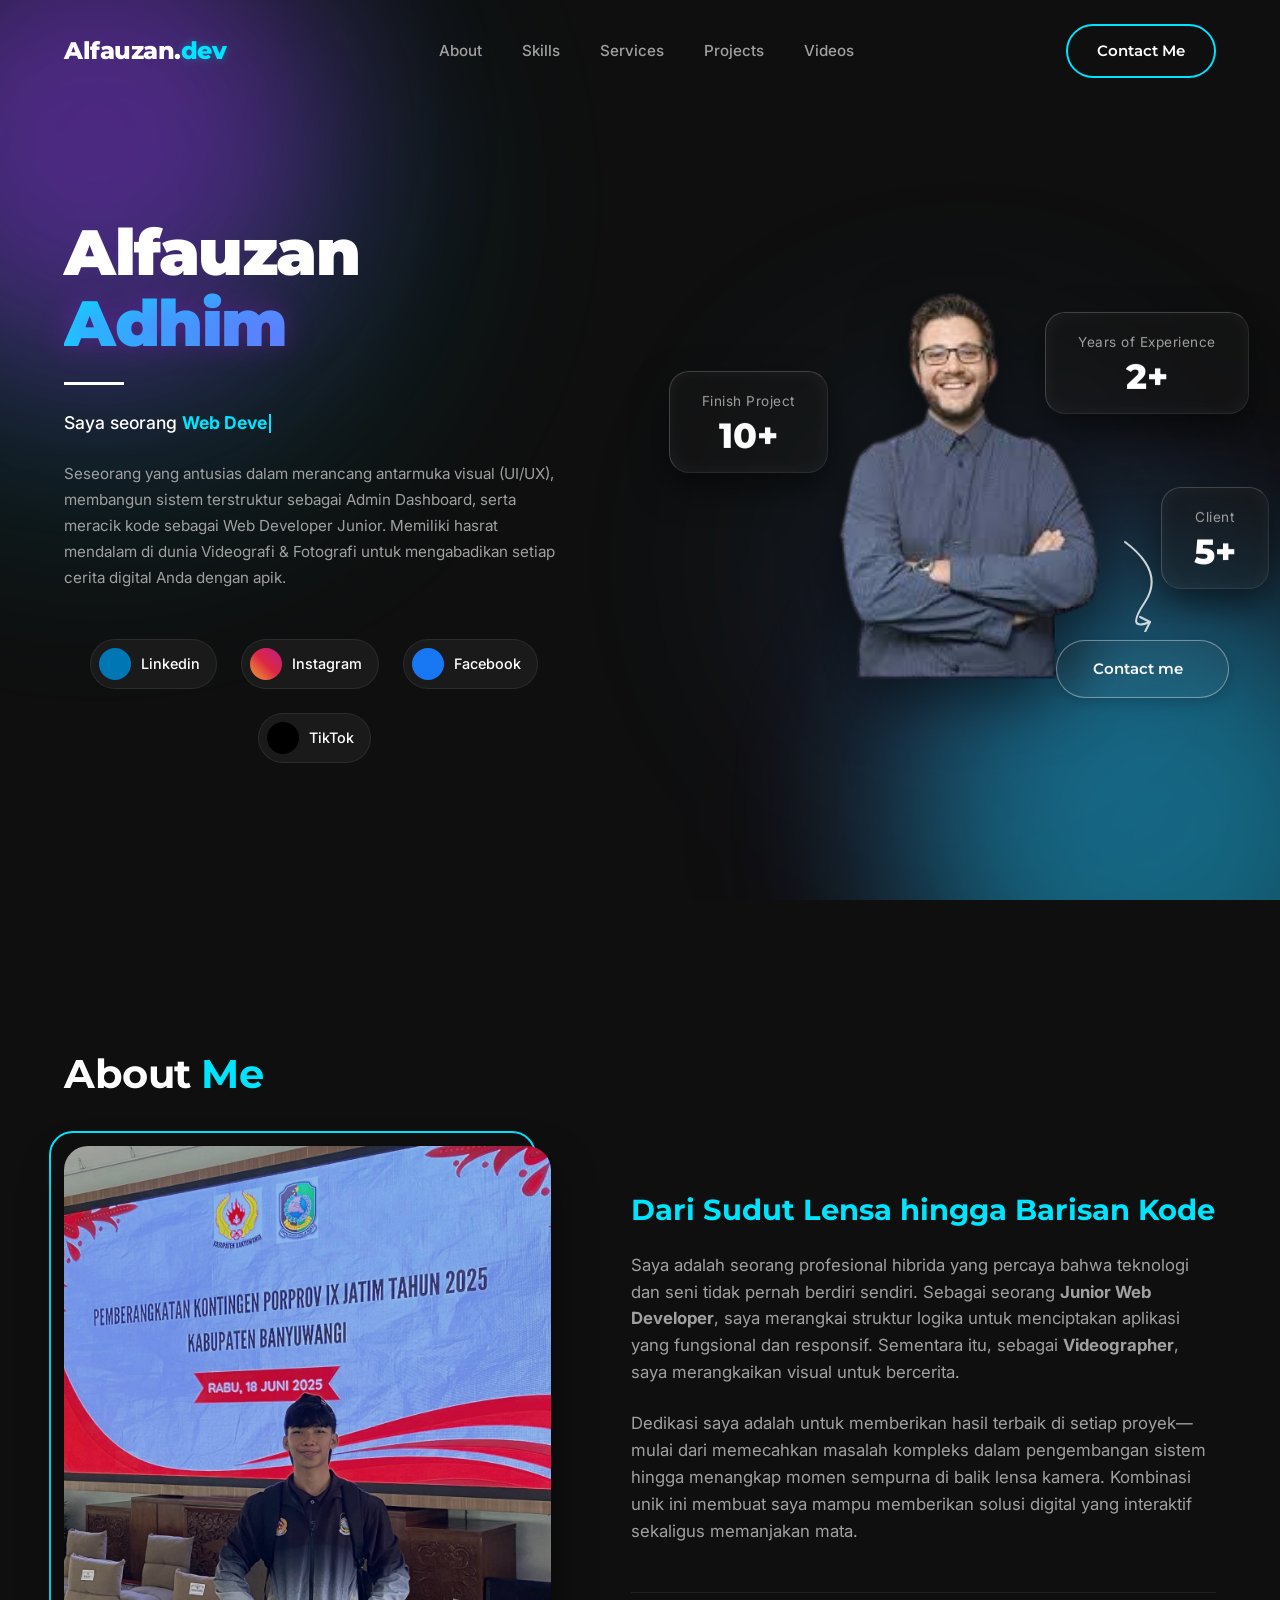
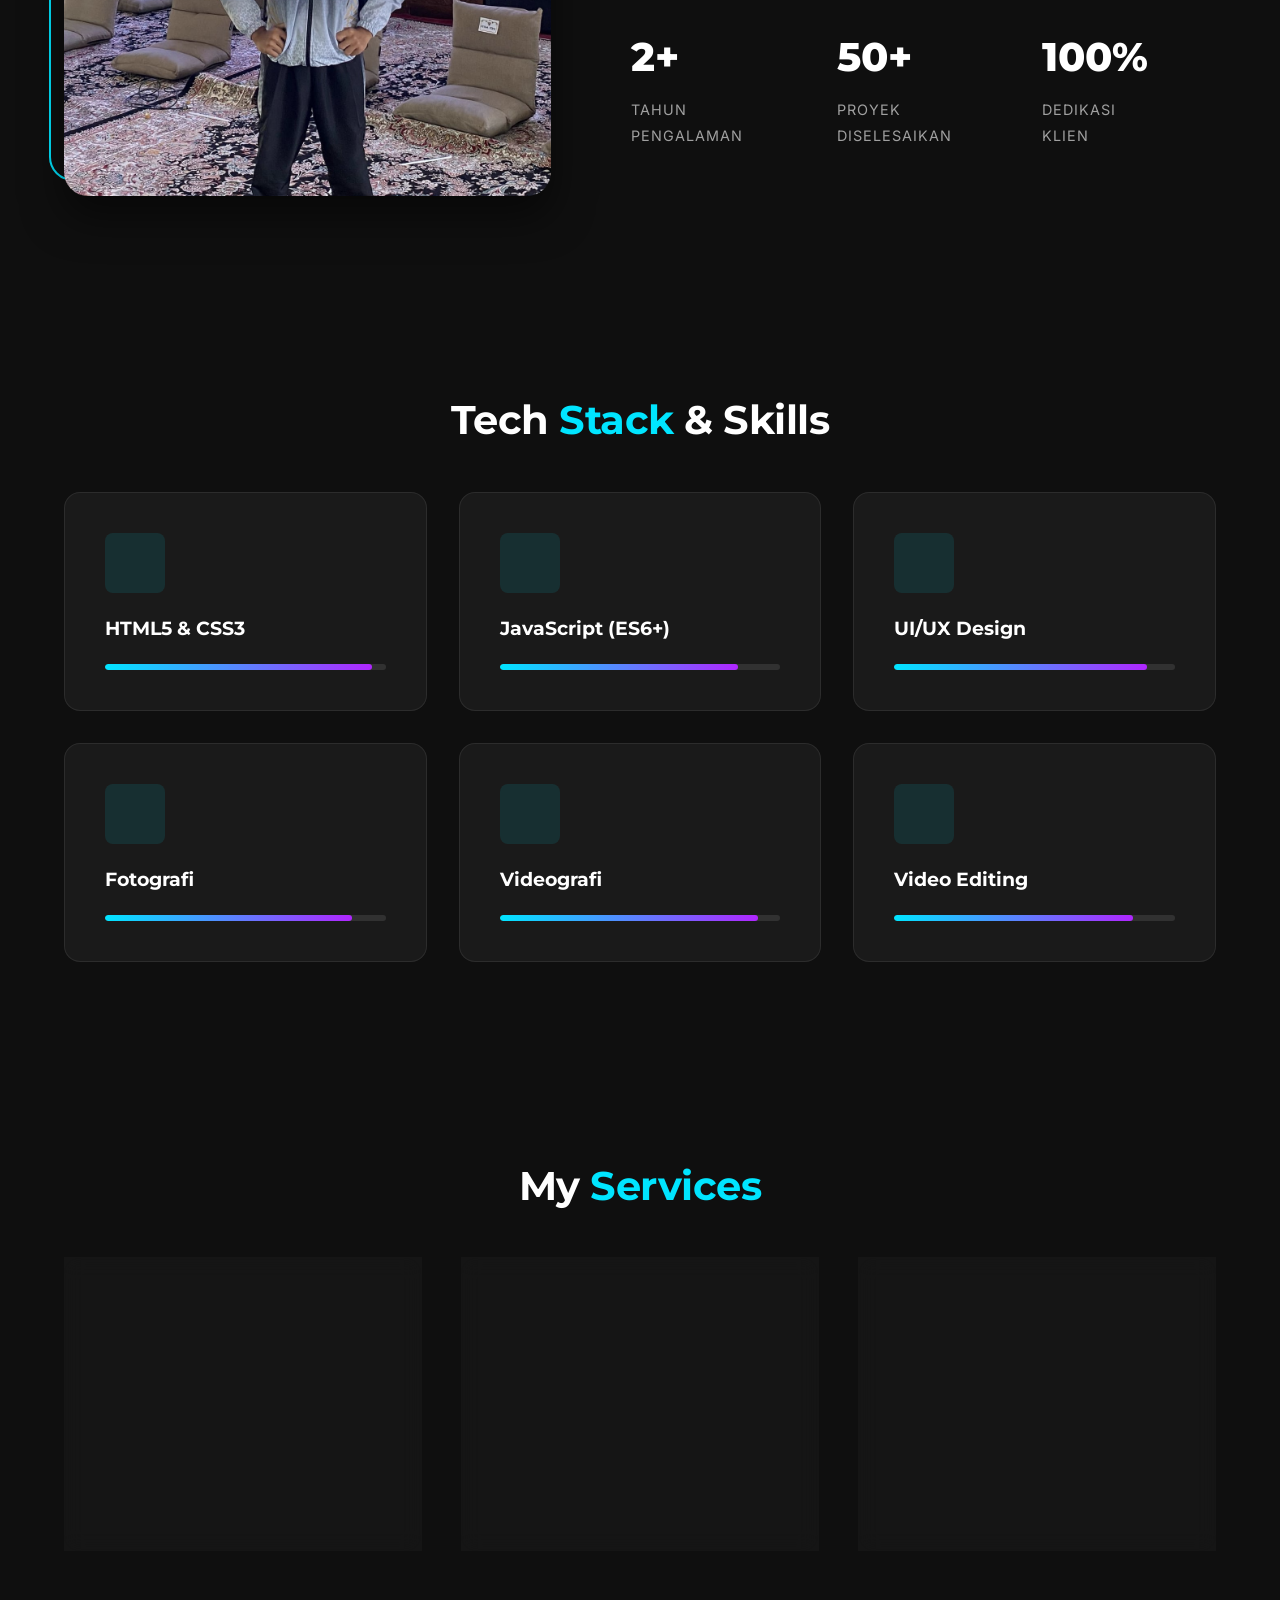
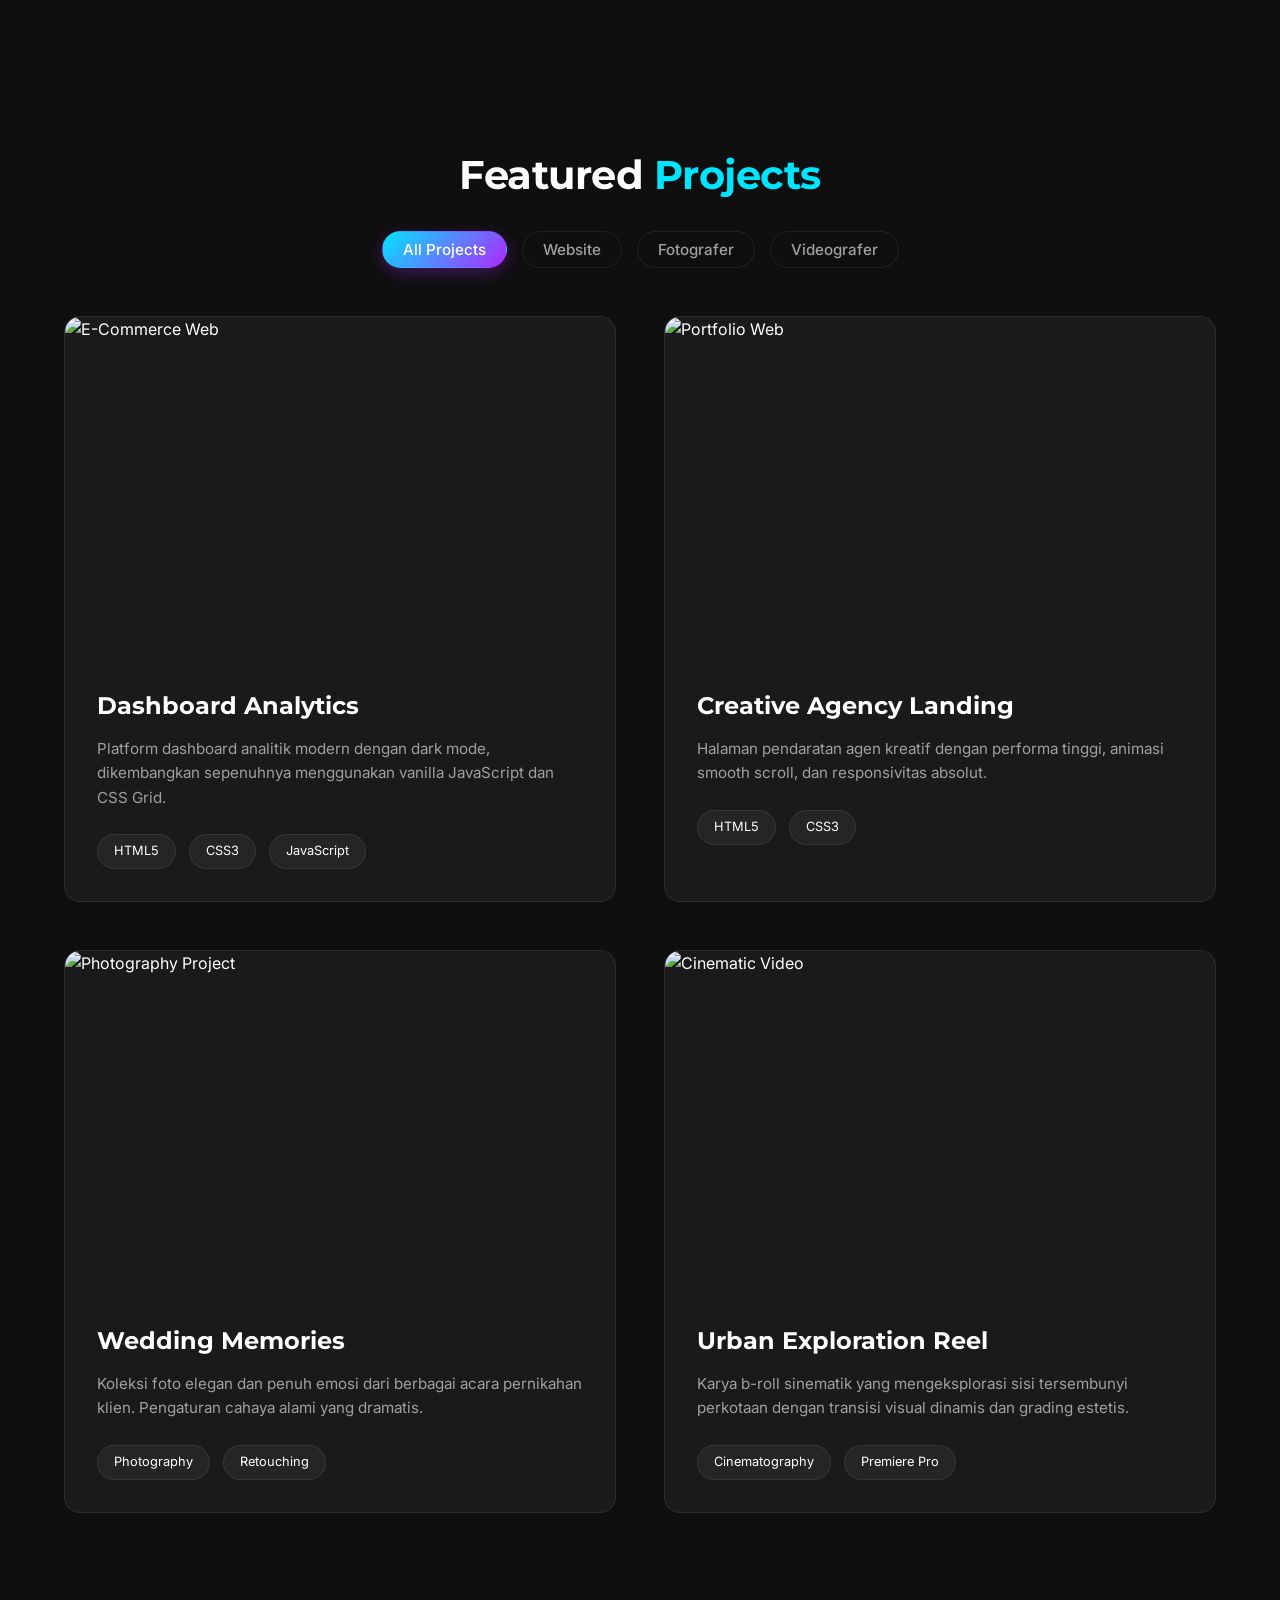
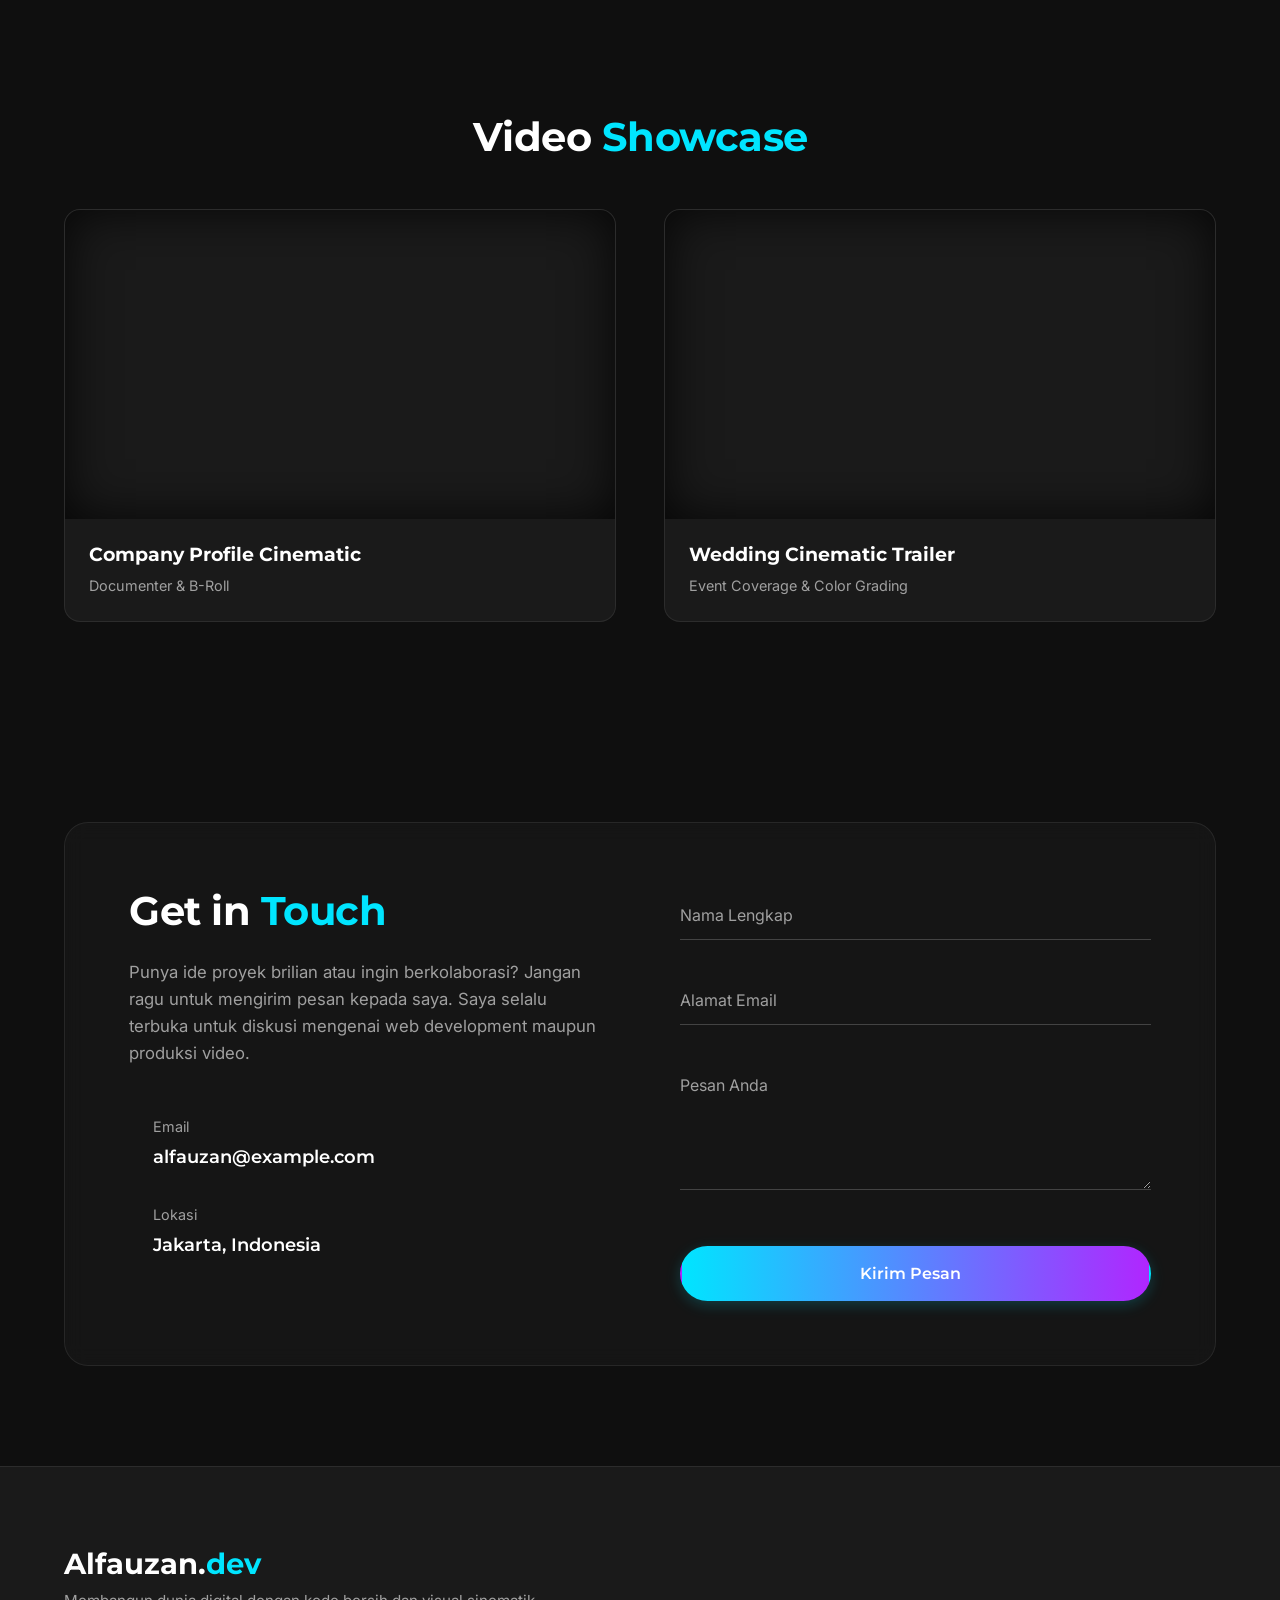
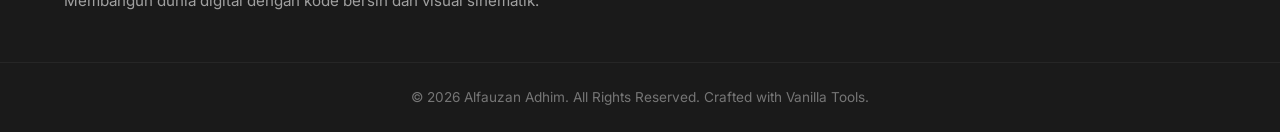
==== index.html @ 3a15a533 "Initial commit: Struktur Portofolio Modular" ====
<!DOCTYPE html>
<html lang="id">
<head>
    <meta charset="UTF-8">
    <meta name="viewport" content="width=device-width, initial-scale=1.0">
    <title>Alfauzan Adhim | Junior Web Developer & Videographer</title>
    
    <!-- Google Fonts: Inter untuk teks, Montserrat untuk Heading -->
    <link rel="preconnect" href="https://fonts.googleapis.com">
    <link rel="preconnect" href="https://fonts.gstatic.com" crossorigin>
    <link href="https://fonts.googleapis.com/css2?family=Inter:wght@300;400;500;600&family=Montserrat:wght@600;700;800;900&display=swap" rel="stylesheet">
    
    <!-- Phosphor Icons: Ikon premium & elegan -->
    <script src="https://unpkg.com/@phosphor-icons/web"></script>
    
    <!-- Custom CSS -->
    <link rel="stylesheet" href="style.css">
</head>
<body>

    <!-- Animasi Background Cinematic -->
    <div class="cinematic-bg">
        <div class="orb orb-1"></div>
        <div class="orb orb-2"></div>
        <div class="orb orb-3"></div>
    </div>

    <!-- Tombol Back to Top -->
    <button id="backToTop" class="back-to-top" aria-label="Kembali ke atas">
        <i class="ph-bold ph-arrow-up"></i>
    </button>

    <!-- Navbar -->
    <nav id="navbar" class="navbar">
        <div class="nav-container">
            <a href="#hero" class="logo">Alfauzan.<span>dev</span></a>
            
            <ul class="nav-links">
                <li><a href="#about" class="nav-item">About</a></li>
                <li><a href="#skills" class="nav-item">Skills</a></li>
                <li><a href="#services" class="nav-item">Services</a></li>
                <li class="dropdown">
                    <a href="#projects" class="nav-item">Projects <i class="ph-bold ph-caret-down"></i></a>
                    <ul class="dropdown-menu">
                        <li><a href="#projects" class="dropdown-item" data-nav-filter="all">All Projects</a></li>
                        <li><a href="#projects" class="dropdown-item" data-nav-filter="website">Website</a></li>
                        <li><a href="#projects" class="dropdown-item" data-nav-filter="fotografer">Fotografer</a></li>
                        <li><a href="#projects" class="dropdown-item" data-nav-filter="videografer">Videografer</a></li>
                    </ul>
                </li>
                <li><a href="#video" class="nav-item">Videos</a></li>
            </ul>
            
            <div class="nav-actions">
                <a href="#contact" class="btn btn-outline ripple">Contact Me</a>
                <button class="hamburger" id="hamburger" aria-label="Toggle Menu">
                    <span class="bar"></span>
                    <span class="bar"></span>
                    <span class="bar"></span>
                </button>
            </div>
        </div>
    </nav>

    <!-- Mobile Menu -->
    <div class="mobile-menu" id="mobileMenu">
        <div class="mobile-links">
            <a href="#hero">Home</a>
            <a href="#about">About</a>
            <a href="#skills">Skills</a>
            <a href="#services">Services</a>
            <div class="mobile-dropdown">
                <button class="mobile-dropdown-toggle">Projects <i class="ph-bold ph-caret-down"></i></button>
                <div class="mobile-dropdown-menu">
                    <a href="#projects" class="dropdown-item" data-nav-filter="all">All Projects</a>
                    <a href="#projects" class="dropdown-item" data-nav-filter="website">Website</a>
                    <a href="#projects" class="dropdown-item" data-nav-filter="fotografer">Fotografer</a>
                    <a href="#projects" class="dropdown-item" data-nav-filter="videografer">Videografer</a>
                </div>
            </div>
            <a href="#video">Videos</a>
            <a href="#contact" class="btn btn-primary ripple text-center" style="margin-top: 1rem;">Contact Me</a>
        </div>
    </div>

    <!-- Hero Section -->
    <div data-include="section/hero.html"></div>

    <!-- About Section -->
    <div data-include="section/about.html"></div>

    <!-- Skills Section -->
    <div data-include="section/skills.html"></div>

    <!-- Services Section -->
    <div data-include="section/services.html"></div>

    <!-- Projects Section -->
    <div data-include="section/projects.html"></div>

    <!-- Video Portfolio Section -->
    <div data-include="section/video.html"></div>

    <!-- Contact Section -->
    <div data-include="section/contact.html"></div>

    <!-- Footer -->
    <footer class="footer">
        <div class="container footer-content">
            <div class="footer-brand">
                <h3>Alfauzan.<span>dev</span></h3>
                <p>Membangun dunia digital dengan kode bersih dan visual sinematik.</p>
            </div>
            
            <div class="footer-social">
                <a href="#" class="social-link" aria-label="Instagram"><i class="ph-fill ph-instagram-logo"></i></a>
                <a href="#" class="social-link" aria-label="LinkedIn"><i class="ph-fill ph-linkedin-logo"></i></a>
                <a href="#" class="social-link" aria-label="GitHub"><i class="ph-fill ph-github-logo"></i></a>
                <a href="#" class="social-link" aria-label="YouTube"><i class="ph-fill ph-youtube-logo"></i></a>
            </div>
        </div>
        <div class="footer-bottom">
            <p>&copy; 2026 Alfauzan Adhim. All Rights Reserved. Crafted with Vanilla Tools.</p>
        </div>
    </footer>

    <!-- Custom Script -->
    <script src="script.js"></script>
</body>
</html>
---- style.css ----
/* =========================================================================
   Variables & Reset
   ========================================================================= */
:root {
    --bg-dark: #0f0f0f;
    --bg-surface: #1a1a1a;
    --bg-glass: rgba(26, 26, 26, 0.6);
    --border-glass: rgba(255, 255, 255, 0.08);
    --accent-blue: #00e5ff;
    --accent-purple: #b026ff;
    --text-primary: #ffffff;
    --text-muted: #a0a0a0;
    --font-heading: 'Montserrat', sans-serif;
    --font-body: 'Inter', sans-serif;
    --transition-fast: 0.3s ease;
    --transition-smooth: 0.5s cubic-bezier(0.4, 0, 0.2, 1);
    --radius-sm: 8px;
    --radius-md: 16px;
    --radius-lg: 24px;
    --glow-blue: 0 0 20px rgba(0, 229, 255, 0.4);
    --glow-purple: 0 0 20px rgba(176, 38, 255, 0.4);
}

* {
    margin: 0;
    padding: 0;
    box-sizing: border-box;
}

html {
    scroll-behavior: smooth;
    font-size: 16px;
}

body {
    font-family: var(--font-body);
    background-color: var(--bg-dark);
    color: var(--text-primary);
    line-height: 1.6;
    overflow-x: hidden;
}

h1, h2, h3, h4, h5, h6 {
    font-family: var(--font-heading);
    color: var(--text-primary);
    line-height: 1.2;
}

a {
    text-decoration: none;
    color: inherit;
}

ul {
    list-style: none;
}

/* =========================================================================
   Typography & Utility Classes
   ========================================================================= */
.section {
    padding: clamp(60px, 10vw, 100px) 0;
    position: relative;
    z-index: 2;
}

.container {
    width: 90%;
    max-width: 1200px;
    margin: 0 auto;
}

.text-center {
    text-align: center;
}

.margin-top {
    margin-top: 50px;
}

.section-heading {
    font-size: clamp(2rem, 5vw, 2.5rem);
    margin-bottom: 3rem;
    letter-spacing: -0.5px;
}

.section-heading span {
    color: var(--accent-blue);
    position: relative;
}

/* Base button styles */
.btn {
    display: inline-flex;
    align-items: center;
    justify-content: center;
    padding: 0.8rem 1.8rem;
    font-family: var(--font-heading);
    font-weight: 600;
    font-size: 0.95rem;
    border-radius: 50px;
    cursor: pointer;
    transition: var(--transition-fast);
    border: 2px solid transparent;
    position: relative;
    overflow: hidden;
    z-index: 1;
}

.btn-primary {
    background: linear-gradient(90deg, var(--accent-blue), var(--accent-purple));
    color: #fff;
    box-shadow: 0 4px 15px rgba(0, 229, 255, 0.2);
}
.btn-primary:hover {
    transform: translateY(-2px);
    box-shadow: var(--glow-blue);
}

.btn-secondary {
    background: transparent;
    border-color: var(--text-primary);
    color: var(--text-primary);
}
.btn-secondary:hover {
    background: var(--text-primary);
    color: var(--bg-dark);
    transform: translateY(-2px);
}

.btn-outline {
    background: transparent;
    border-color: var(--accent-blue);
    color: var(--text-primary);
}
.btn-outline:hover {
    background: var(--accent-blue);
    color: var(--bg-dark);
    box-shadow: var(--glow-blue);
}

.btn-icon {
    width: 45px;
    height: 45px;
    border-radius: 50%;
    display: inline-flex;
    align-items: center;
    justify-content: center;
    background: var(--bg-glass);
    backdrop-filter: blur(10px);
    border: 1px solid var(--border-glass);
    color: #fff;
    font-size: 1.2rem;
    transition: var(--transition-fast);
}
.btn-icon:hover {
    background: var(--accent-blue);
    color: var(--bg-dark);
    transform: scale(1.1);
}

/* Ripple Effect */
.ripple {
    position: relative;
}
.ripple-element {
    position: absolute;
    border-radius: 50%;
    transform: scale(0);
    animation: ripple 0.6s linear;
    background: rgba(255, 255, 255, 0.3);
    pointer-events: none;
}
@keyframes ripple {
    to {
        transform: scale(4);
        opacity: 0;
    }
}

/* Cinematic Background Gradient Orbs */
.cinematic-bg {
    position: fixed;
    top: 0;
    left: 0;
    width: 100vw;
    height: 100vh;
    z-index: 0;
    overflow: hidden;
    pointer-events: none;
}
.orb {
    position: absolute;
    border-radius: 50%;
    filter: blur(120px);
    opacity: 0.15;
    animation: float 20s infinite alternate ease-in-out;
}
.orb-1 {
    width: 600px;
    height: 600px;
    background: var(--accent-blue);
    top: -100px;
    left: -200px;
}
.orb-2 {
    width: 500px;
    height: 500px;
    background: var(--accent-purple);
    bottom: -150px;
    right: -100px;
    animation-delay: -5s;
}
.orb-3 {
    width: 400px;
    height: 400px;
    background: #4facfe;
    top: 40%;
    left: 60%;
    opacity: 0.1;
    animation-delay: -10s;
}

@keyframes float {
    0% { transform: translate(0, 0) scale(1); }
    100% { transform: translate(100px, 50px) scale(1.1); }
}

/* =========================================================================
   Navbar & Mobile Menu
   ========================================================================= */
.navbar {
    position: fixed;
    top: 0;
    width: 100%;
    padding: 1.5rem 0;
    z-index: 1000;
    transition: var(--transition-smooth);
}
.navbar.scrolled {
    padding: 1rem 0;
    background: var(--bg-glass);
    backdrop-filter: blur(20px);
    -webkit-backdrop-filter: blur(20px);
    border-bottom: 1px solid var(--border-glass);
}
.nav-container {
    width: 90%;
    max-width: 1200px;
    margin: 0 auto;
    display: flex;
    justify-content: space-between;
    align-items: center;
}
.logo {
    font-family: var(--font-heading);
    font-weight: 800;
    font-size: 1.5rem;
    letter-spacing: -0.5px;
}
.logo span {
    color: var(--accent-blue);
    text-shadow: 0 0 10px rgba(0,229,255,0.3);
}
.nav-links {
    display: flex;
    gap: 2.5rem;
}
.nav-item {
    font-weight: 500;
    color: var(--text-muted);
    font-size: 0.95rem;
    position: relative;
    transition: var(--transition-fast);
}
.nav-item::after {
    content: '';
    position: absolute;
    bottom: -5px;
    left: 0;
    width: 0%;
    height: 2px;
    background: var(--accent-blue);
    transition: var(--transition-fast);
}
.nav-item:hover, .nav-item.active {
    color: var(--text-primary);
}
.nav-item:hover::after, .nav-item.active::after {
    width: 100%;
}

/* Dropdown Menu (Desktop) */
.dropdown {
    position: relative;
    display: flex;
    align-items: center;
}
.dropdown-menu {
    position: absolute;
    top: 100%;
    left: 50%;
    transform: translateX(-50%) translateY(15px);
    background: var(--bg-surface);
    border: 1px solid var(--border-glass);
    border-radius: var(--radius-md);
    padding: 0.5rem;
    min-width: 160px;
    opacity: 0;
    visibility: hidden;
    transition: all 0.3s cubic-bezier(0.175, 0.885, 0.32, 1.275);
    box-shadow: 0 10px 30px rgba(0,0,0,0.5);
    display: flex;
    flex-direction: column;
    z-index: 1000;
}
.dropdown:hover .dropdown-menu {
    opacity: 1;
    visibility: visible;
    transform: translateX(-50%) translateY(0);
}
.dropdown-item {
    padding: 0.8rem 1rem;
    color: var(--text-muted);
    font-size: 0.9rem;
    font-weight: 500;
    border-radius: var(--radius-sm);
    transition: var(--transition-fast);
    display: block;
    text-align: center;
}
.dropdown-item:hover {
    background: rgba(255,255,255,0.05);
    color: var(--accent-blue);
}

.nav-actions {
    display: flex;
    align-items: center;
    gap: 1.5rem;
}

.hamburger {
    display: none;
    flex-direction: column;
    gap: 5px;
    background: none;
    border: none;
    cursor: pointer;
    z-index: 1001;
}
.hamburger .bar {
    width: 25px;
    height: 2px;
    background: var(--text-primary);
    transition: var(--transition-fast);
}
.hamburger.active .bar:nth-child(1) { transform: translateY(7px) rotate(45deg); }
.hamburger.active .bar:nth-child(2) { opacity: 0; }
.hamburger.active .bar:nth-child(3) { transform: translateY(-7px) rotate(-45deg); }

.mobile-menu {
    position: fixed;
    top: 0;
    right: -100%;
    width: 75vw;
    height: 100vh;
    background: var(--bg-dark);
    backdrop-filter: blur(30px);
    z-index: 999;
    display: flex;
    flex-direction: column;
    justify-content: center;
    align-items: center;
    transition: var(--transition-smooth);
    border-left: 1px solid var(--border-glass);
}
.mobile-menu.active {
    right: 0;
}
.mobile-links {
    display: flex;
    flex-direction: column;
    gap: 2rem;
    text-align: center;
}
.mobile-links a {
    font-family: var(--font-heading);
    font-size: 1.5rem;
    font-weight: 600;
    color: var(--text-muted);
}
.mobile-links a:hover {
    color: var(--accent-blue);
}

/* Dropdown Mobile */
.mobile-dropdown {
    display: flex;
    flex-direction: column;
    align-items: center;
    width: 100%;
}
.mobile-dropdown-toggle {
    font-family: var(--font-heading);
    font-size: 1.5rem;
    font-weight: 600;
    color: var(--text-muted);
    background: none;
    border: none;
    cursor: pointer;
    display: flex;
    align-items: center;
    gap: 8px;
    transition: var(--transition-fast);
}
.mobile-dropdown-toggle:hover {
    color: var(--accent-blue);
}
.mobile-dropdown-menu {
    display: none;
    flex-direction: column;
    gap: 1rem;
    margin-top: 1rem;
    padding: 1rem;
    background: rgba(255,255,255,0.03);
    border-radius: var(--radius-md);
    width: 80%;
}
.mobile-dropdown-menu.active {
    display: flex;
    animation: fadeIn 0.3s ease forwards;
}
.mobile-dropdown-menu .dropdown-item {
    font-size: 1.1rem;
    color: var(--text-muted);
    font-family: var(--font-body);
    padding: 0.5rem;
}

/* =========================================================================
   Hero Section Asymmetrical Design
   ========================================================================= */
.hero {
    min-height: 100vh;
    display: flex;
    flex-direction: column;
    justify-content: center;
    padding: 140px 0 60px;
    position: relative;
    overflow: hidden;
}

.hero-container {
    width: 90%;
    max-width: 1200px;
    margin: 0 auto;
}

/* Hero Background Blobs */
.hero-bg-blobs {
    position: absolute;
    top: 0;
    left: 0;
    width: 100%;
    height: 100%;
    overflow: hidden;
    z-index: 0;
    pointer-events: none;
}
.blob {
    position: absolute;
    border-radius: 50%;
    filter: blur(90px);
    opacity: 0.4;
    animation: pulseBlob 10s infinite alternate cubic-bezier(0.5, 0, 0.5, 1);
}
.blob-1 {
    top: -10%;
    left: -10%;
    width: 450px;
    height: 450px;
    background: var(--accent-purple);
}
.blob-2 {
    bottom: -20%;
    right: -10%;
    width: 500px;
    height: 500px;
    background: var(--accent-blue);
    animation-delay: -5s;
}

@keyframes pulseBlob {
    0% { transform: scale(1) translate(0, 0); }
    100% { transform: scale(1.2) translate(50px, -50px); }
}

.hero-main-grid {
    display: grid;
    grid-template-columns: 1.2fr 1fr;
    gap: 4rem;
    align-items: center;
    position: relative;
    z-index: 2;
}

/* Kolom Kiri: Tipografi */
.hero-content-left {
    text-align: left;
    max-width: 500px;
}
.hero-title {
    font-size: clamp(2.5rem, 5vw, 4rem);
    font-weight: 900;
    line-height: 1.1;
    letter-spacing: -1.5px;
    margin-bottom: 1rem;
}
.hero-title span {
    display: block;
    background: linear-gradient(135deg, var(--accent-blue), var(--accent-purple));
    -webkit-background-clip: text;
    background-clip: text;
    -webkit-text-fill-color: transparent;
    text-shadow: 0 0 30px rgba(176, 38, 255, 0.3);
}
.hero-divider {
    width: 60px;
    height: 3px;
    background: var(--text-primary);
    margin: 1.5rem 0;
}
.hero-typing-wrapper {
    font-size: 1.1rem;
    font-weight: 500;
    margin-bottom: 1.5rem;
    color: var(--text-primary);
}
.typing-box {
    display: inline-flex;
    align-items: center;
    min-height: 28px;
}
.typing-text {
    color: var(--accent-blue);
    font-weight: 700;
}
.cursor {
    display: inline-block;
    width: 2px;
    height: 1.2rem;
    background: var(--accent-blue);
    margin-left: 2px;
    animation: blink 0.7s infinite;
}
.hero-desc {
    font-size: 0.95rem;
    color: var(--text-muted);
    line-height: 1.7;
}

/* Kolom Kanan: Profil & Stats */
.hero-profile-right {
    position: relative;
    display: flex;
    justify-content: center;
    align-items: center;
    width: 100%;
}
.profile-image-container {
    width: 100%;
    max-width: 380px;
    position: relative;
    z-index: 2;
    background: transparent;
    box-shadow: none;
    border-radius: 0;
    overflow: visible; /* so floatings or shadowed image don't get clipped */
}
.profile-img {
    width: 100%;
    height: auto;
    object-fit: contain;
    transition: transform 0.5s ease;
    filter: drop-shadow(0 20px 30px rgba(0,0,0,0.5)); /* shadow di gambar langsung */
}
.profile-image-container:hover .profile-img {
    transform: scale(1.05);
}

/* Floating Elements (Stats & Contact Button) */
.floating-elements {
    position: absolute;
    top: 50%;
    left: 50%;
    transform: translate(-50%, -50%);
    width: 100%;
    max-width: 400px;
    height: 100%;
    pointer-events: none;
    z-index: 3;
}
.floating-stat {
    position: absolute;
    background: rgba(26, 26, 26, 0.4);
    backdrop-filter: blur(16px);
    -webkit-backdrop-filter: blur(16px);
    border: 1px solid rgba(255, 255, 255, 0.1);
    border-top: 1px solid rgba(255, 255, 255, 0.2);
    border-left: 1px solid rgba(255, 255, 255, 0.2);
    padding: 1.2rem 2rem;
    border-radius: 20px;
    text-align: center;
    box-shadow: 0 15px 35px rgba(0, 0, 0, 0.5), inset 0 0 20px rgba(255, 255, 255, 0.05);
    pointer-events: auto;
    animation: floatingObj 6s infinite ease-in-out alternate;
    white-space: nowrap;
    transition: transform 0.3s ease, box-shadow 0.3s ease;
}
.floating-stat:hover {
    transform: translateY(-5px) scale(1.02);
    box-shadow: 0 20px 40px rgba(0, 229, 255, 0.2), inset 0 0 20px rgba(255, 255, 255, 0.1);
    border-color: rgba(0, 229, 255, 0.4);
}
.stat-label {
    display: block;
    font-size: 0.85rem;
    color: var(--text-muted);
    margin-bottom: 0.3rem;
    letter-spacing: 0.5px;
}
.stat-value {
    display: block;
    font-family: var(--font-heading);
    font-size: 2.2rem;
    font-weight: 800;
    color: var(--text-primary);
    line-height: 1;
}

/* Positions - Adjusted to match Reference */
.stat-projects {
    top: 20%;
    left: -100px; 
    animation-delay: 0s;
}
.stat-experience {
    top: 5%;
    right: -80px; 
    animation-delay: 1.5s;
}
.stat-clients {
    bottom: 25%;
    right: -100px; 
    animation-delay: 3s;
}

@keyframes floatingObj {
    0% { transform: translateY(0px); }
    100% { transform: translateY(-15px); }
}

/* Kolom Kanan: Tombol Contact (Absolute Position) */
.floating-contact {
    position: absolute;
    bottom: -10px;
    right: -60px;
    pointer-events: auto;
    display: flex;
    flex-direction: column;
    align-items: center;
}
.arrow-decoration {
    margin-bottom: 0.5rem;
    margin-right: 15px;
    opacity: 0.8;
    transform-origin: bottom center;
    animation: drawArrow 2.5s infinite alternate ease-in-out;
}
@keyframes drawArrow {
    from { transform: translateY(-15px) rotate(-10deg); }
    to { transform: translateY(5px) rotate(10deg); }
}
.btn-outline-pill {
    display: inline-flex;
    align-items: center;
    gap: 10px;
    padding: 1rem 2.2rem;
    border: 1px solid rgba(255, 255, 255, 0.4);
    border-radius: 50px;
    color: var(--text-primary);
    background: rgba(255, 255, 255, 0.03);
    backdrop-filter: blur(10px);
    font-family: var(--font-heading);
    font-weight: 600;
    transition: all 0.3s cubic-bezier(0.4, 0, 0.2, 1);
    box-shadow: 0 4px 15px rgba(0,0,0,0.2);
}
.btn-outline-pill:hover {
    background: linear-gradient(135deg, var(--accent-blue), var(--accent-purple));
    border-color: transparent;
    color: var(--text-primary);
    transform: translateY(-3px);
    box-shadow: 0 10px 25px rgba(176, 38, 255, 0.4);
}

/* Social Bar Bawah Teks */
.hero-social-bar {
    margin-top: 3rem;
    width: 100%;
}
.social-pills-container {
    display: flex;
    justify-content: center;
    flex-wrap: wrap;
    gap: 1.5rem;
}
.social-pill {
    display: flex;
    align-items: center;
    gap: 10px;
    padding: 8px 16px 8px 8px;
    border: 1px solid var(--border-glass);
    border-radius: 50px;
    background: var(--bg-surface);
    transition: var(--transition-fast);
}
.social-pill span {
    font-weight: 500;
    font-size: 0.9rem;
}
.social-pill:hover {
    border-color: var(--accent-blue);
    transform: translateY(-3px);
    box-shadow: var(--glow-blue);
}
.social-icon-box {
    width: 32px;
    height: 32px;
    border-radius: 50%;
    display: flex;
    justify-content: center;
    align-items: center;
    color: #fff;
    font-size: 1.1rem;
}
/* Brand Colors */
.bg-linkedin { background: #0077b5; }
.bg-instagram { background: linear-gradient(45deg, #f09433 0%, #e6683c 25%, #dc2743 50%, #cc2366 75%, #bc1888 100%); }
.bg-facebook { background: #1877f2; }
.bg-tiktok { background: #000000; }

.scroll-indicator {
    position: absolute;
    bottom: 40px;
    left: 50%;
    transform: translateX(-50%);
    display: flex;
    flex-direction: column;
    align-items: center;
    gap: 10px;
    opacity: 0.6;
    animation: bounce 2s infinite ease-in-out;
}
.mouse {
    width: 26px;
    height: 40px;
    border: 2px solid var(--text-primary);
    border-radius: 20px;
    display: flex;
    justify-content: center;
}
.wheel {
    width: 4px;
    height: 8px;
    background: var(--accent-blue);
    border-radius: 2px;
    margin-top: 5px;
    animation: scroll 1.5s infinite;
}
.scroll-indicator p {
    font-size: 0.8rem;
    letter-spacing: 1px;
    text-transform: uppercase;
}
@keyframes bounce {
    0%, 100% { transform: translate(-50%, 0); }
    50% { transform: translate(-50%, 10px); }
}
@keyframes scroll {
    0% { transform: translateY(0); opacity: 1; }
    100% { transform: translateY(15px); opacity: 0; }
}

/* =========================================================================
   About Section
   ========================================================================= */
.about-grid {
    display: grid;
    grid-template-columns: 1fr 1.2fr;
    gap: 5rem;
    align-items: center;
}
.about-image-wrapper {
    position: relative;
    border-radius: var(--radius-lg);
}
.about-image-border {
    position: absolute;
    top: -15px;
    left: -15px;
    width: 100%;
    height: 100%;
    border: 2px solid var(--accent-blue);
    border-radius: var(--radius-lg);
    z-index: -1;
    transition: var(--transition-smooth);
}
.about-image {
    border-radius: var(--radius-lg);
    overflow: hidden;
    position: relative;
    aspect-ratio: 3/4;
    box-shadow: 0 20px 40px rgba(0,0,0,0.5);
}
.about-image img {
    width: 100%;
    height: 100%;
    object-fit: cover;
    transition: transform 0.8s ease;
    filter: grayscale(20%);
}
.about-image-wrapper:hover .about-image-border {
    top: 15px;
    left: 15px;
    border-color: var(--accent-purple);
}
.about-image-wrapper:hover img {
    transform: scale(1.05);
    filter: grayscale(0%);
}
.about-content h3 {
    font-size: 1.8rem;
    margin-bottom: 1.5rem;
    color: var(--accent-blue);
}
.about-content p {
    color: var(--text-muted);
    font-size: 1.05rem;
    margin-bottom: 1.5rem;
}
.about-stats {
    display: grid;
    grid-template-columns: repeat(3, 1fr);
    gap: 2rem;
    margin-top: 3rem;
    padding-top: 2rem;
    border-top: 1px solid var(--border-glass);
}
.stat-number {
    display: block;
    font-family: var(--font-heading);
    font-size: 2.5rem;
    font-weight: 800;
    color: var(--text-primary);
    margin-bottom: 0.5rem;
}
.stat-text {
    font-size: 0.9rem;
    color: var(--text-muted);
    text-transform: uppercase;
    letter-spacing: 1px;
}

/* =========================================================================
   Skills Section
   ========================================================================= */
.skills-grid {
    display: grid;
    grid-template-columns: repeat(auto-fit, minmax(300px, 1fr));
    gap: 2rem;
}
.skill-card {
    background: var(--bg-surface);
    border: 1px solid var(--border-glass);
    border-radius: var(--radius-md);
    padding: 2.5rem;
    transition: var(--transition-fast);
    position: relative;
    overflow: hidden;
}
.skill-card:hover {
    transform: translateY(-5px);
    border-color: var(--accent-blue);
    box-shadow: var(--glow-blue);
}
.skill-icon-wrapper {
    width: 60px;
    height: 60px;
    background: rgba(0, 229, 255, 0.1);
    border-radius: var(--radius-sm);
    display: flex;
    justify-content: center;
    align-items: center;
    margin-bottom: 1.5rem;
}
.skill-icon-wrapper i {
    font-size: 2rem;
    color: var(--accent-blue);
}
.skill-card h4 {
    font-size: 1.2rem;
    margin-bottom: 1.5rem;
}
.progress-bg {
    width: 100%;
    height: 6px;
    background: rgba(255, 255, 255, 0.1);
    border-radius: 3px;
    overflow: hidden;
}
.progress-bar {
    height: 100%;
    background: linear-gradient(90deg, var(--accent-blue), var(--accent-purple));
    border-radius: 3px;
    width: 0; /* Animated with JS */
    transition: width 1.5s cubic-bezier(0.4, 0, 0.2, 1);
}

/* =========================================================================
   Services Section
   ========================================================================= */
.services-grid {
    display: grid;
    grid-template-columns: repeat(auto-fit, minmax(320px, 1fr));
    gap: 2.5rem;
}
.service-card {
    background: var(--bg-glass);
    border: 1px solid var(--border-glass);
    backdrop-filter: blur(10px);
    border-radius: var(--radius-md);
    padding: 3rem 2.5rem;
    text-align: center;
    transition: var(--transition-smooth);
}
.service-card:hover {
    transform: translateY(-10px);
    background: rgba(40,40,40,0.8);
    border-color: var(--accent-purple);
    box-shadow: var(--glow-purple);
}
.service-icon {
    font-size: 3.5rem;
    color: var(--text-primary);
    margin-bottom: 1.5rem;
    transition: var(--transition-fast);
}
.service-card:hover .service-icon {
    color: var(--accent-purple);
    transform: scale(1.1);
}
.service-card h3 {
    margin-bottom: 1rem;
    font-size: 1.4rem;
}
.service-card p {
    color: var(--text-muted);
    font-size: 1rem;
}

/* =========================================================================
   Projects Section
   ========================================================================= */
.project-filter {
    display: flex;
    justify-content: center;
    flex-wrap: wrap;
    gap: 15px;
    margin-bottom: 3rem;
    margin-top: -1rem;
}
.filter-btn {
    padding: 8px 20px;
    background: transparent;
    border: 1px solid var(--border-glass);
    border-radius: 50px;
    color: var(--text-muted);
    font-family: var(--font-body);
    font-weight: 500;
    font-size: 0.95rem;
    cursor: pointer;
    transition: var(--transition-fast);
}
.filter-btn:hover,
.filter-btn.active {
    background: linear-gradient(135deg, var(--accent-blue), var(--accent-purple));
    color: var(--text-primary);
    border-color: transparent;
    box-shadow: 0 5px 15px rgba(176, 38, 255, 0.3);
}

.projects-grid {
    display: grid;
    grid-template-columns: repeat(auto-fit, minmax(400px, 1fr));
    gap: 3rem;
}
.project-card {
    background: var(--bg-surface);
    border-radius: var(--radius-md);
    overflow: hidden;
    border: 1px solid var(--border-glass);
    transition: var(--transition-smooth);
}
.project-card:hover {
    transform: translateY(-8px);
    box-shadow: 0 15px 30px rgba(0,0,0,0.5);
    border-color: rgba(255,255,255,0.2);
}
.project-card.hide {
    display: none;
}
.project-image {
    position: relative;
    overflow: hidden;
    aspect-ratio: 16/10;
}
.project-image img {
    width: 100%;
    height: 100%;
    object-fit: cover;
    transition: transform 0.6s ease;
}
.project-card:hover .project-image img {
    transform: scale(1.08);
}
.project-overlay {
    position: absolute;
    inset: 0;
    background: rgba(15, 15, 15, 0.8);
    display: flex;
    justify-content: center;
    align-items: center;
    opacity: 0;
    transition: var(--transition-smooth);
}
.project-card:hover .project-overlay {
    opacity: 1;
}
.project-links {
    display: flex;
    gap: 1rem;
    transform: translateY(20px);
    transition: var(--transition-smooth);
}
.project-card:hover .project-links {
    transform: translateY(0);
}
.project-info {
    padding: 2rem;
}
.project-info h3 {
    font-size: 1.5rem;
    margin-bottom: 1rem;
}
.project-info p {
    color: var(--text-muted);
    margin-bottom: 1.5rem;
    font-size: 0.95rem;
}
.tech-stack {
    display: flex;
    flex-wrap: wrap;
    gap: 0.8rem;
}
.tech-badge {
    font-size: 0.8rem;
    padding: 0.4rem 1rem;
    background: rgba(255,255,255,0.05);
    border: 1px solid var(--border-glass);
    border-radius: 50px;
    color: var(--text-primary);
}

/* =========================================================================
   Video Section
   ========================================================================= */
.video-grid {
    display: grid;
    grid-template-columns: repeat(auto-fit, minmax(400px, 1fr));
    gap: 3rem;
}
.video-card {
    background: var(--bg-surface);
    border-radius: var(--radius-md);
    overflow: hidden;
    border: 1px solid var(--border-glass);
}
.video-wrapper {
    position: relative;
    padding-bottom: 56.25%; /* 16:9 Aspect Ratio */
    height: 0;
    overflow: hidden;
}
.video-wrapper iframe {
    position: absolute;
    top: 0;
    left: 0;
    width: 100%;
    height: 100%;
}
.video-overlay {
    position: absolute;
    inset: 0;
    background: transparent;
    pointer-events: none;
    box-shadow: inset 0 0 50px rgba(0,0,0,0.8);
    transition: var(--transition-fast);
}
.video-card:hover .video-overlay {
    box-shadow: inset 0 0 20px rgba(0,229,255,0.2);
}
.video-info {
    padding: 1.5rem;
}
.video-info h4 {
    font-size: 1.2rem;
    margin-bottom: 0.5rem;
}
.video-info p {
    color: var(--text-muted);
    font-size: 0.9rem;
}

/* =========================================================================
   Contact & Forms
   ========================================================================= */
.contact-wrapper {
    display: grid;
    grid-template-columns: 1fr 1fr;
    gap: 5rem;
    background: var(--bg-glass);
    backdrop-filter: blur(10px);
    border: 1px solid var(--border-glass);
    border-radius: var(--radius-lg);
    padding: 4rem;
}
.contact-info .section-heading {
    margin-bottom: 1.5rem;
}
.contact-desc {
    color: var(--text-muted);
    margin-bottom: 3rem;
    font-size: 1.05rem;
}
.contact-details {
    display: flex;
    flex-direction: column;
    gap: 2rem;
}
.contact-item {
    display: flex;
    align-items: center;
    gap: 1.5rem;
}
.contact-item i {
    font-size: 2.5rem;
    color: var(--accent-blue);
}
.contact-item span {
    display: block;
    color: var(--text-muted);
    font-size: 0.9rem;
    margin-bottom: 0.3rem;
}
.contact-item p {
    font-family: var(--font-heading);
    font-size: 1.1rem;
    font-weight: 600;
}

.contact-form {
    display: flex;
    flex-direction: column;
    gap: 2rem;
}
.form-group {
    position: relative;
}
.form-input {
    width: 100%;
    padding: 1rem 0;
    background: transparent;
    border: none;
    border-bottom: 1px solid rgba(255,255,255,0.2);
    color: var(--text-primary);
    font-size: 1rem;
    font-family: var(--font-body);
    transition: var(--transition-fast);
}
.form-input:focus {
    outline: none;
    border-bottom-color: var(--accent-blue);
}
.form-label {
    position: absolute;
    left: 0;
    top: 1rem;
    color: var(--text-muted);
    pointer-events: none;
    transition: var(--transition-fast);
}
.form-input:focus ~ .form-label,
.form-input:not(:placeholder-shown) ~ .form-label {
    top: -10px;
    font-size: 0.8rem;
    color: var(--accent-blue);
}
.error-msg {
    color: #ff4d4d;
    font-size: 0.8rem;
    position: absolute;
    bottom: -20px;
    left: 0;
    opacity: 0;
    transition: var(--transition-fast);
}
.form-group.error .form-input {
    border-bottom-color: #ff4d4d;
}
.form-group.error .error-msg {
    opacity: 1;
}
.btn-submit {
    margin-top: 1rem;
    font-size: 1rem;
    padding: 1rem;
    gap: 10px;
}

/* =========================================================================
   Footer
   ========================================================================= */
.footer {
    background: var(--bg-surface);
    padding-top: 5rem;
    border-top: 1px solid var(--border-glass);
}
.footer-content {
    display: flex;
    justify-content: space-between;
    align-items: center;
    margin-bottom: 3rem;
}
.footer-brand h3 {
    font-size: 1.8rem;
    margin-bottom: 0.5rem;
}
.footer-brand span {
    color: var(--accent-blue);
}
.footer-brand p {
    color: var(--text-muted);
    font-size: 0.95rem;
}
.footer-social {
    display: flex;
    gap: 1.5rem;
}
.social-link {
    font-size: 1.8rem;
    color: var(--text-muted);
    transition: var(--transition-fast);
}
.social-link:hover {
    color: var(--accent-blue);
    transform: translateY(-3px);
}
.footer-bottom {
    text-align: center;
    padding: 1.5rem 0;
    border-top: 1px solid rgba(255,255,255,0.05);
    color: rgba(255,255,255,0.4);
    font-size: 0.85rem;
}

/* Back to Top */
.back-to-top {
    position: fixed;
    bottom: 30px;
    right: 30px;
    width: 50px;
    height: 50px;
    border-radius: 50%;
    background: var(--bg-glass);
    backdrop-filter: blur(10px);
    border: 1px solid var(--border-glass);
    color: var(--text-primary);
    display: flex;
    justify-content: center;
    align-items: center;
    font-size: 1.2rem;
    cursor: pointer;
    z-index: 99;
    opacity: 0;
    visibility: hidden;
    transform: translateY(20px);
    transition: all 0.4s ease;
}
.back-to-top.visible {
    opacity: 1;
    visibility: visible;
    transform: translateY(0);
}
.back-to-top:hover {
    background: var(--accent-blue);
    color: var(--bg-dark);
}

/* =========================================================================
   Animations (Intersection Observer)
   ========================================================================= */
.reveal {
    opacity: 0;
    transform: translateY(40px);
    transition: all 0.8s cubic-bezier(0.5, 0, 0, 1);
}
.reveal.active {
    opacity: 1;
    transform: translateY(0);
}
.delay-1 { transition-delay: 0.1s; }
.delay-2 { transition-delay: 0.2s; }
.delay-3 { transition-delay: 0.3s; }
.delay-4 { transition-delay: 0.4s; }

.fade-up {
    opacity: 0;
    transform: translateY(20px);
    animation: fadeUpAnim 0.8s cubic-bezier(0.5, 0, 0, 1) forwards;
}
@keyframes fadeUpAnim {
    to { opacity: 1; transform: translateY(0); }
}

/* =========================================================================
   Responsive Design
   ========================================================================= */
@media (max-width: 1100px) {
    .hero-main-grid {
        grid-template-columns: 1fr 1fr;
        gap: 2rem;
    }
    .hero-title { font-size: clamp(2.2rem, 4vw, 3rem); }
}

@media (max-width: 1024px) {
    .about-grid, .contact-wrapper {
        grid-template-columns: 1fr;
        gap: 3rem;
    }
    .about-image-wrapper {
        max-width: 500px;
        margin: 0 auto;
    }
    .projects-grid, .video-grid, .services-grid {
        grid-template-columns: repeat(auto-fit, minmax(300px, 1fr));
        gap: 2rem;
    }
    
    /* Hero Adjustments */
    .hero { padding-top: 120px; }
    .hero-main-grid {
        grid-template-columns: 1fr;
        grid-template-rows: auto auto;
        gap: 4rem;
    }
    .hero-content-left {
        grid-column: 1;
        grid-row: 2;
        max-width: 700px;
        margin: 0 auto;
        text-align: center;
        display: flex;
        flex-direction: column;
        align-items: center;
    }
    .hero-profile-right {
        grid-column: 1;
        grid-row: 1;
        justify-content: center;
        flex-direction: column;
    }
    
    .floating-elements {
        position: static;
        transform: none;
        display: flex;
        flex-wrap: wrap;
        justify-content: center;
        gap: 1rem;
        margin-top: 2rem; 
        z-index: 4;
        width: 100%;
        max-width: 100%;
        pointer-events: auto;
    }
    .floating-stat {
        position: static;
        animation: none;
        padding: 1rem 1.5rem;
        box-shadow: 0 8px 20px rgba(0,0,0,0.2);
        flex: 1 1 calc(50% - 1rem); 
        min-width: 140px;
        white-space: normal;
    }
    
    .floating-contact {
        position: static;
        margin-top: 1rem;
        width: 100%;
        align-items: center;
    }
    .arrow-decoration {
        display: none; 
    }
}

@media (max-width: 768px) {
    .nav-links, .nav-actions .btn { display: none; }
    .hamburger { display: flex; }
    .contact-wrapper { padding: 2.5rem; }
    .footer-content {
        flex-direction: column;
        text-align: center;
        gap: 2rem;
    }
    
    /* Mobile Hero Layout */
    .hero { min-height: auto; padding: 120px 0 40px; }
    .hero-main-grid {
        grid-template-columns: 1fr;
        gap: 2.5rem;
    }
    
    .hero-content-left {
        padding: 0 1rem;
        text-align: center;
    }
    
    .hero-profile-right {
        padding: 0 1.5rem;
        flex-direction: column;
    }
    
    /* Mematikan Absolute Positioning Stats pada Mobile untuk flow vertikal yang mulus */
    .floating-elements {
        position: static;
        display: flex;
        flex-wrap: wrap;
        justify-content: center;
        gap: 1rem;
        margin-top: 2rem; 
        z-index: 4;
        width: 100%;
    }
    .floating-stat {
        position: static;
        animation: none;
        padding: 1rem 1.5rem;
        box-shadow: 0 8px 20px rgba(0,0,0,0.2);
        flex: 1 1 calc(33.333% - 1rem); /* 3 kolom stats pada tablet */
        min-width: 140px;
        white-space: normal;
    }
    
    .floating-contact {
        position: static;
        margin-top: 1rem;
        width: 100%;
        align-items: center;
    }
    .arrow-decoration {
        display: none; 
    }
}

@media (max-width: 480px) {
    .section-heading { margin-bottom: 2rem; }
    .hero-cta { flex-direction: column; width: 100%; }
    .btn { width: 100%; }
    .projects-grid, .video-grid, .services-grid, .skills-grid { 
        grid-template-columns: 1fr; 
        gap: 1.5rem;
    }
    .about-stats { grid-template-columns: 1fr; text-align: center; gap: 1.5rem; }
    .contact-wrapper { padding: 2rem 1.5rem; }
    
    .floating-stat {
        padding: 0.5rem 1rem;
        transform: scale(0.75);
    }
    .stat-value { font-size: 1.5rem; }
    .hero-social-bar { padding-top: 1rem; margin-top: 3rem; }
}
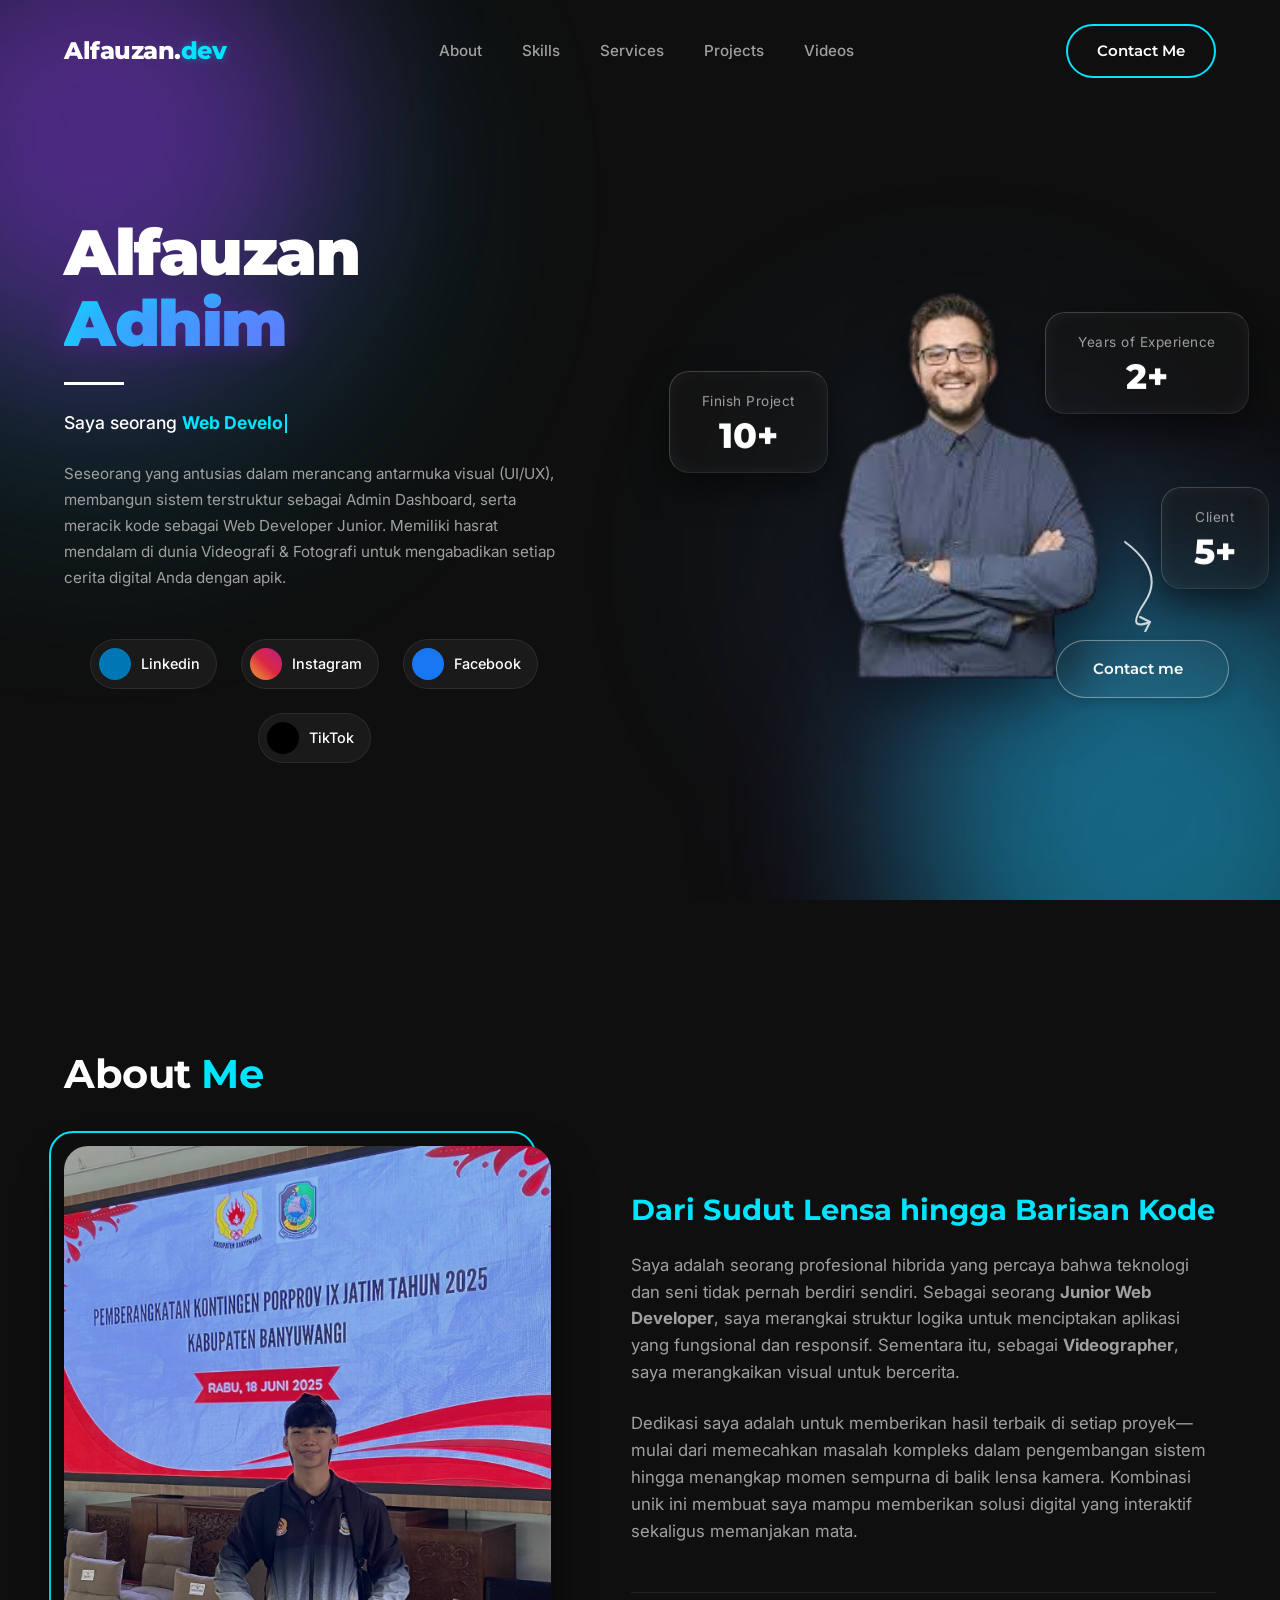
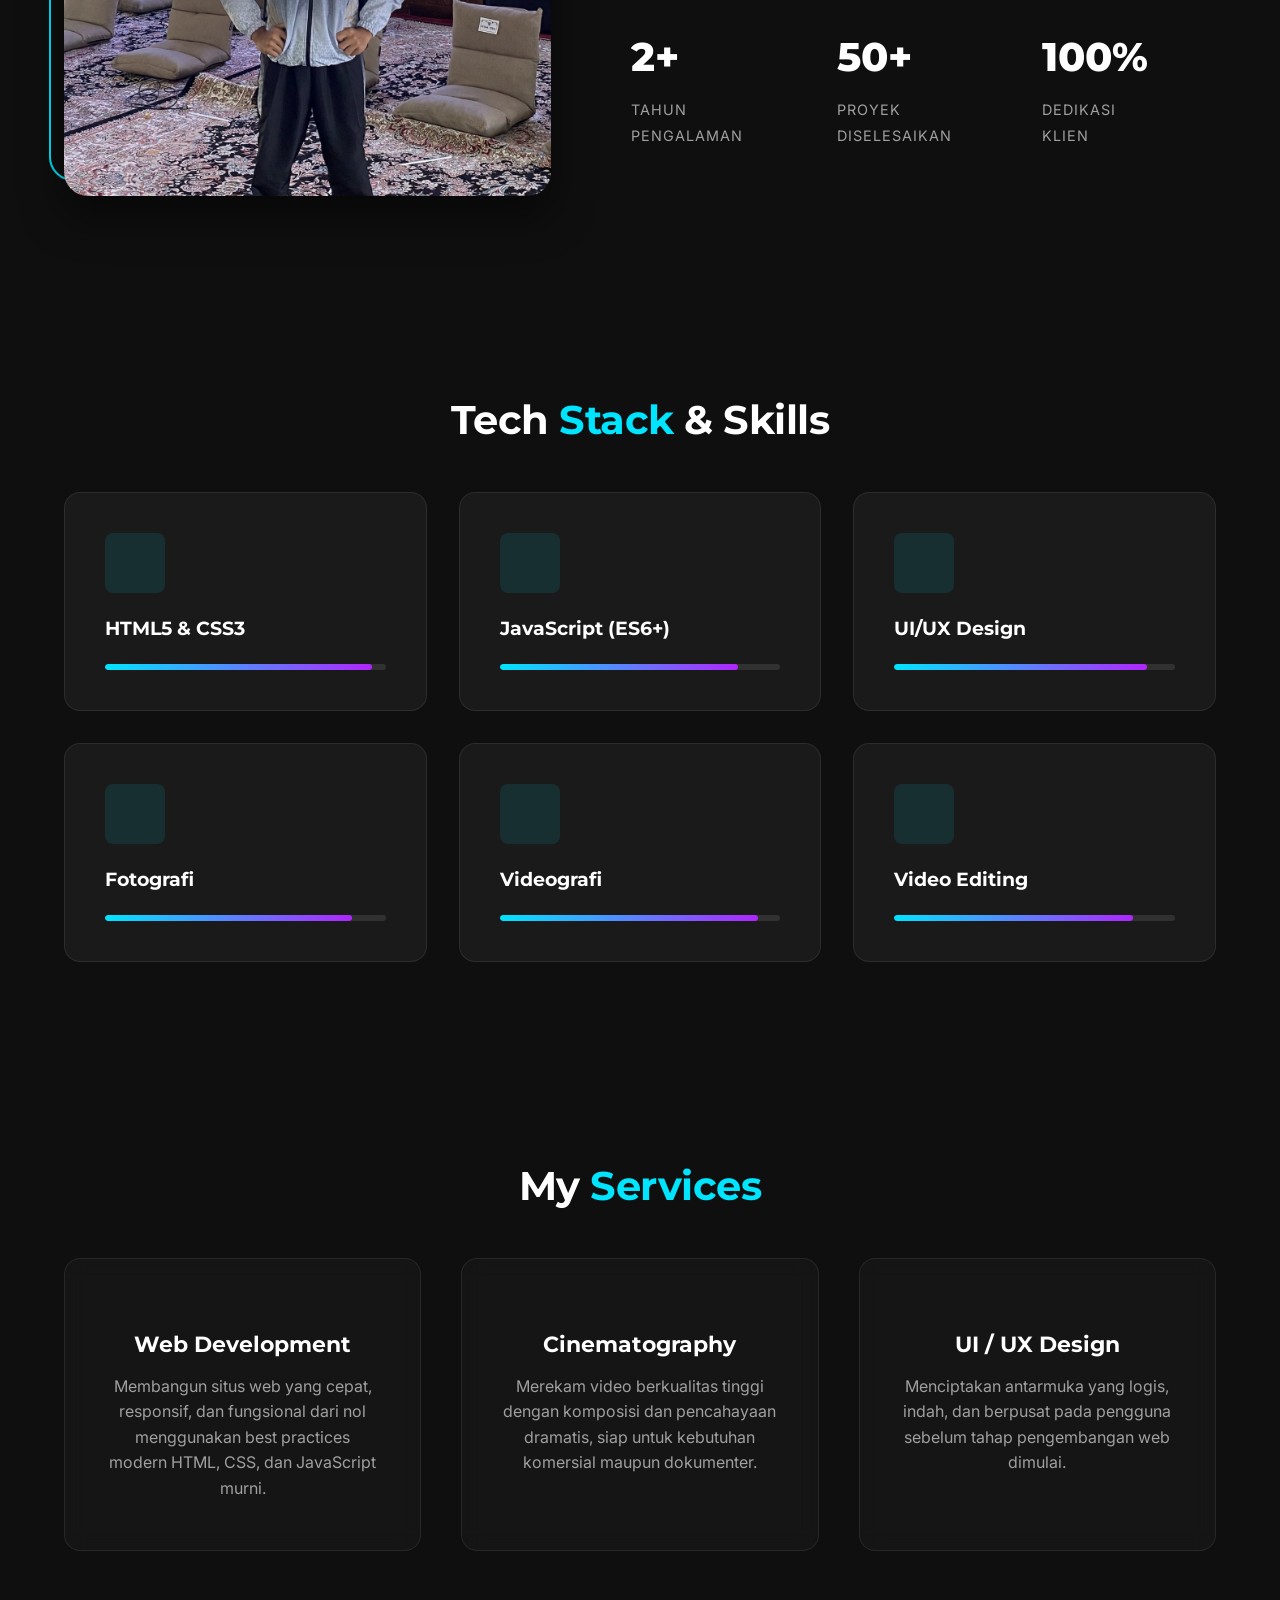
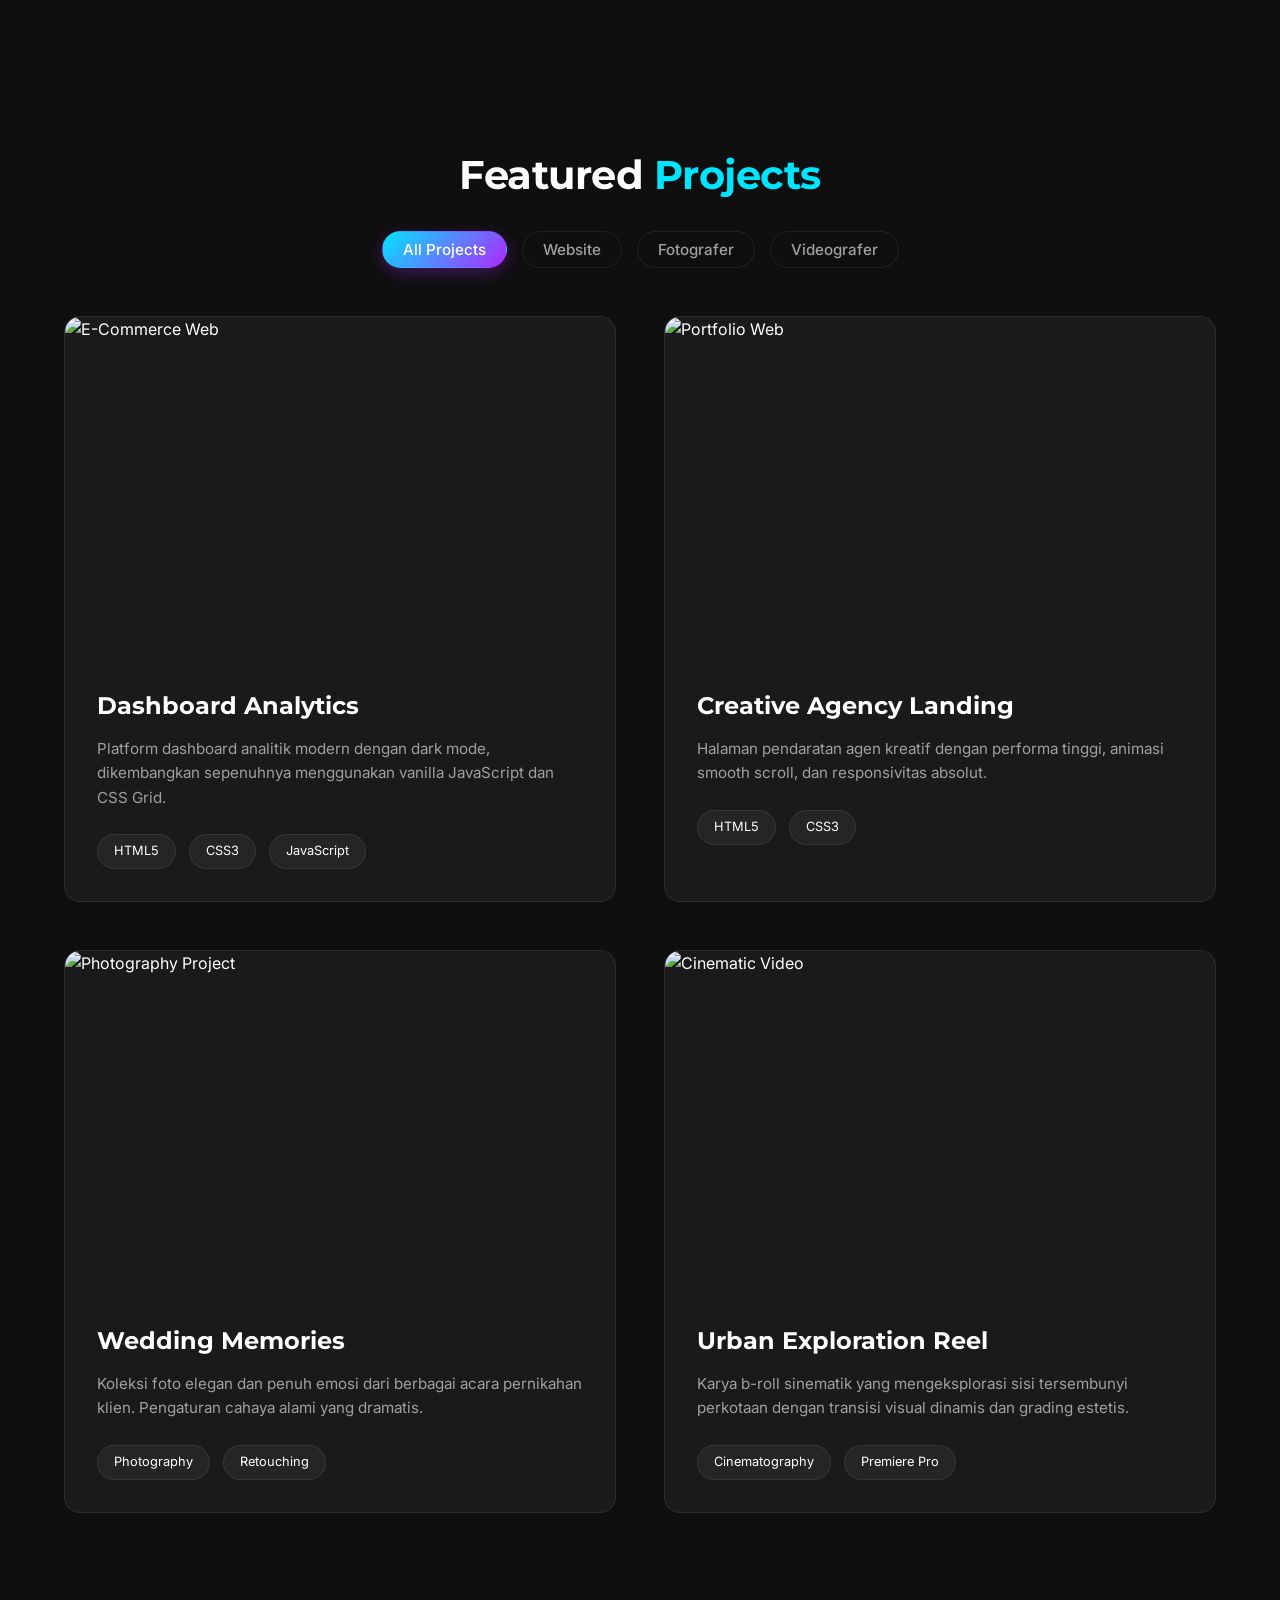
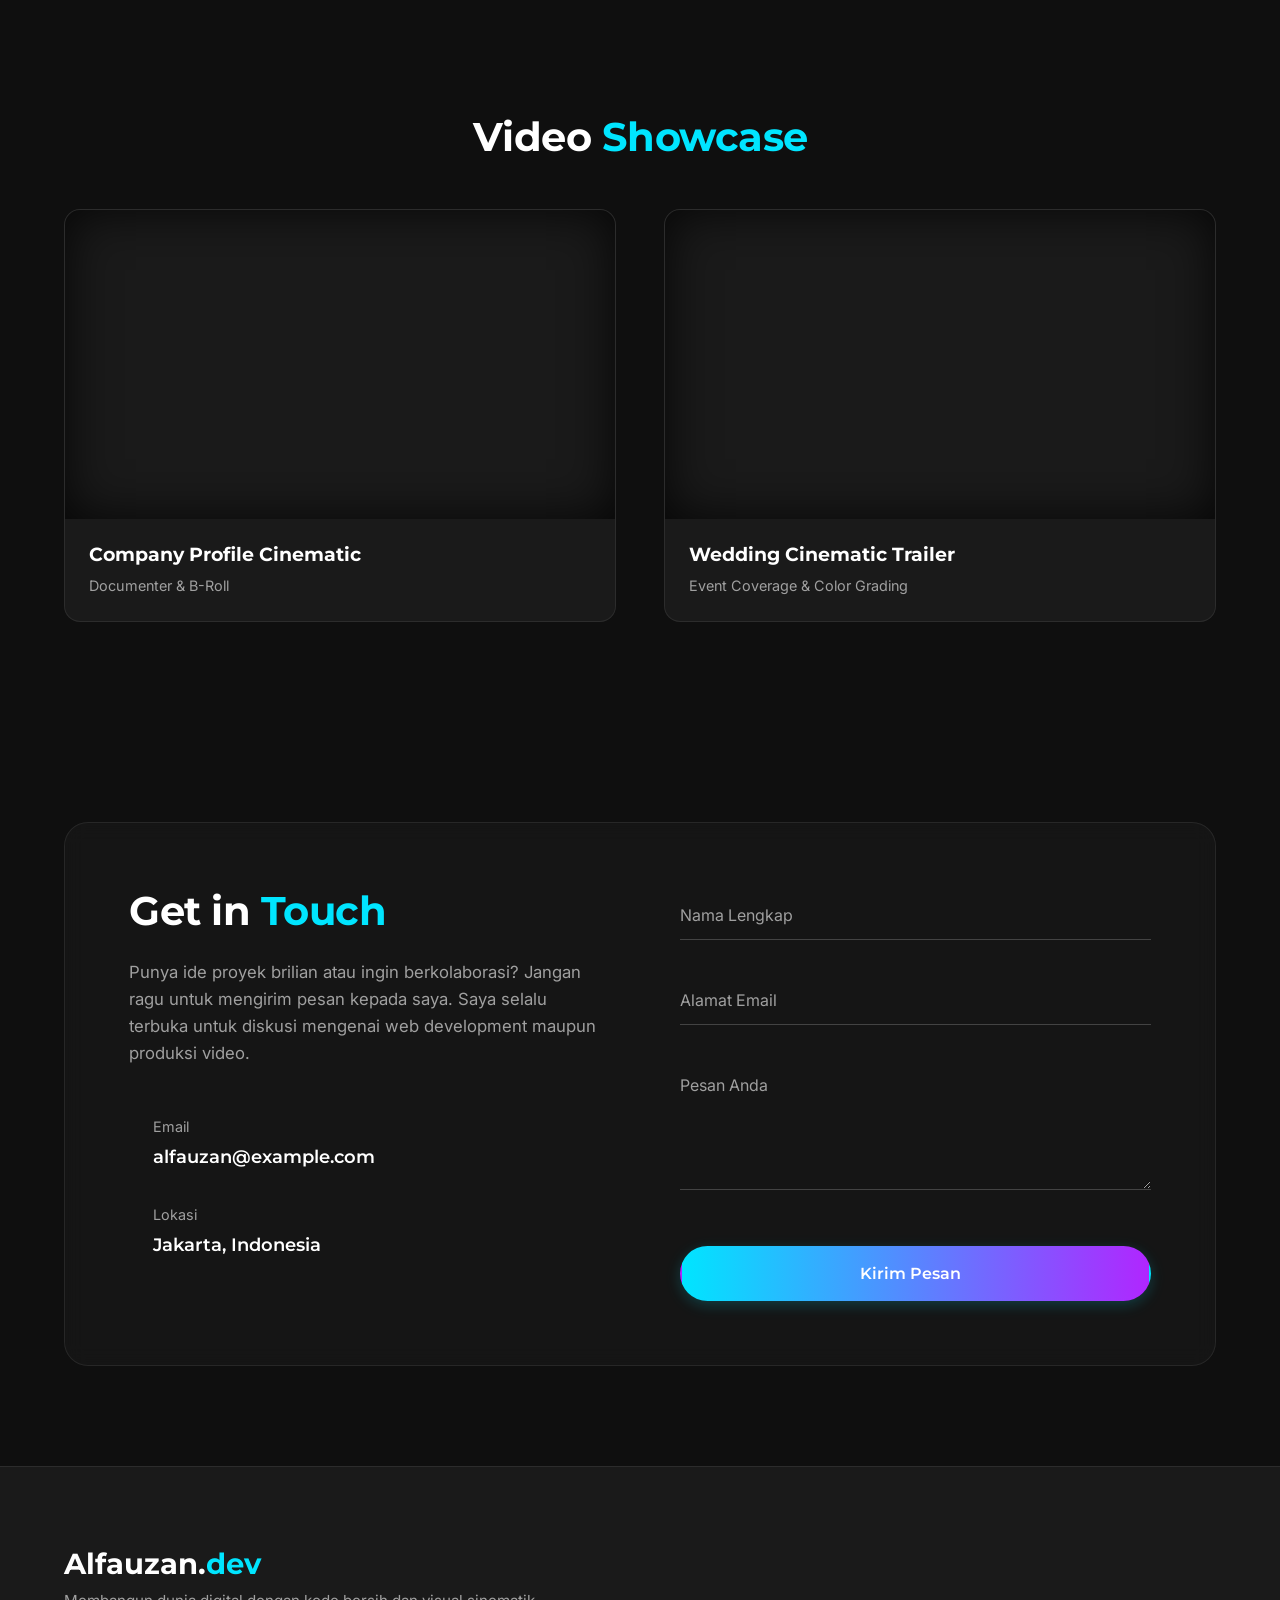
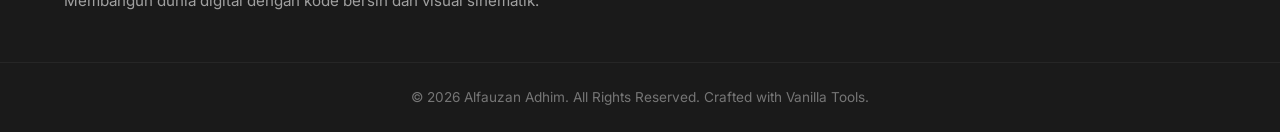
==== commit af98fd3c: "up" ====
--- a/index.html
+++ b/index.html
@@ -113,8 +113,8 @@
             </div>
             
             <div class="footer-social">
-                <a href="#" class="social-link" aria-label="Instagram"><i class="ph-fill ph-instagram-logo"></i></a>
-                <a href="#" class="social-link" aria-label="LinkedIn"><i class="ph-fill ph-linkedin-logo"></i></a>
+                <a href="https://www.instagram.com/xalpauu._/" class="social-link" aria-label="Instagram" target="_blank" rel="noopener noreferrer"><i class="ph-fill ph-instagram-logo"></i></a>
+                <a href="https://www.linkedin.com/in/alfauzan-adhim-47917a34b/" class="social-link" aria-label="LinkedIn" target="_blank" rel="noopener noreferrer"><i class="ph-fill ph-linkedin-logo"></i></a>
                 <a href="#" class="social-link" aria-label="GitHub"><i class="ph-fill ph-github-logo"></i></a>
                 <a href="#" class="social-link" aria-label="YouTube"><i class="ph-fill ph-youtube-logo"></i></a>
             </div>
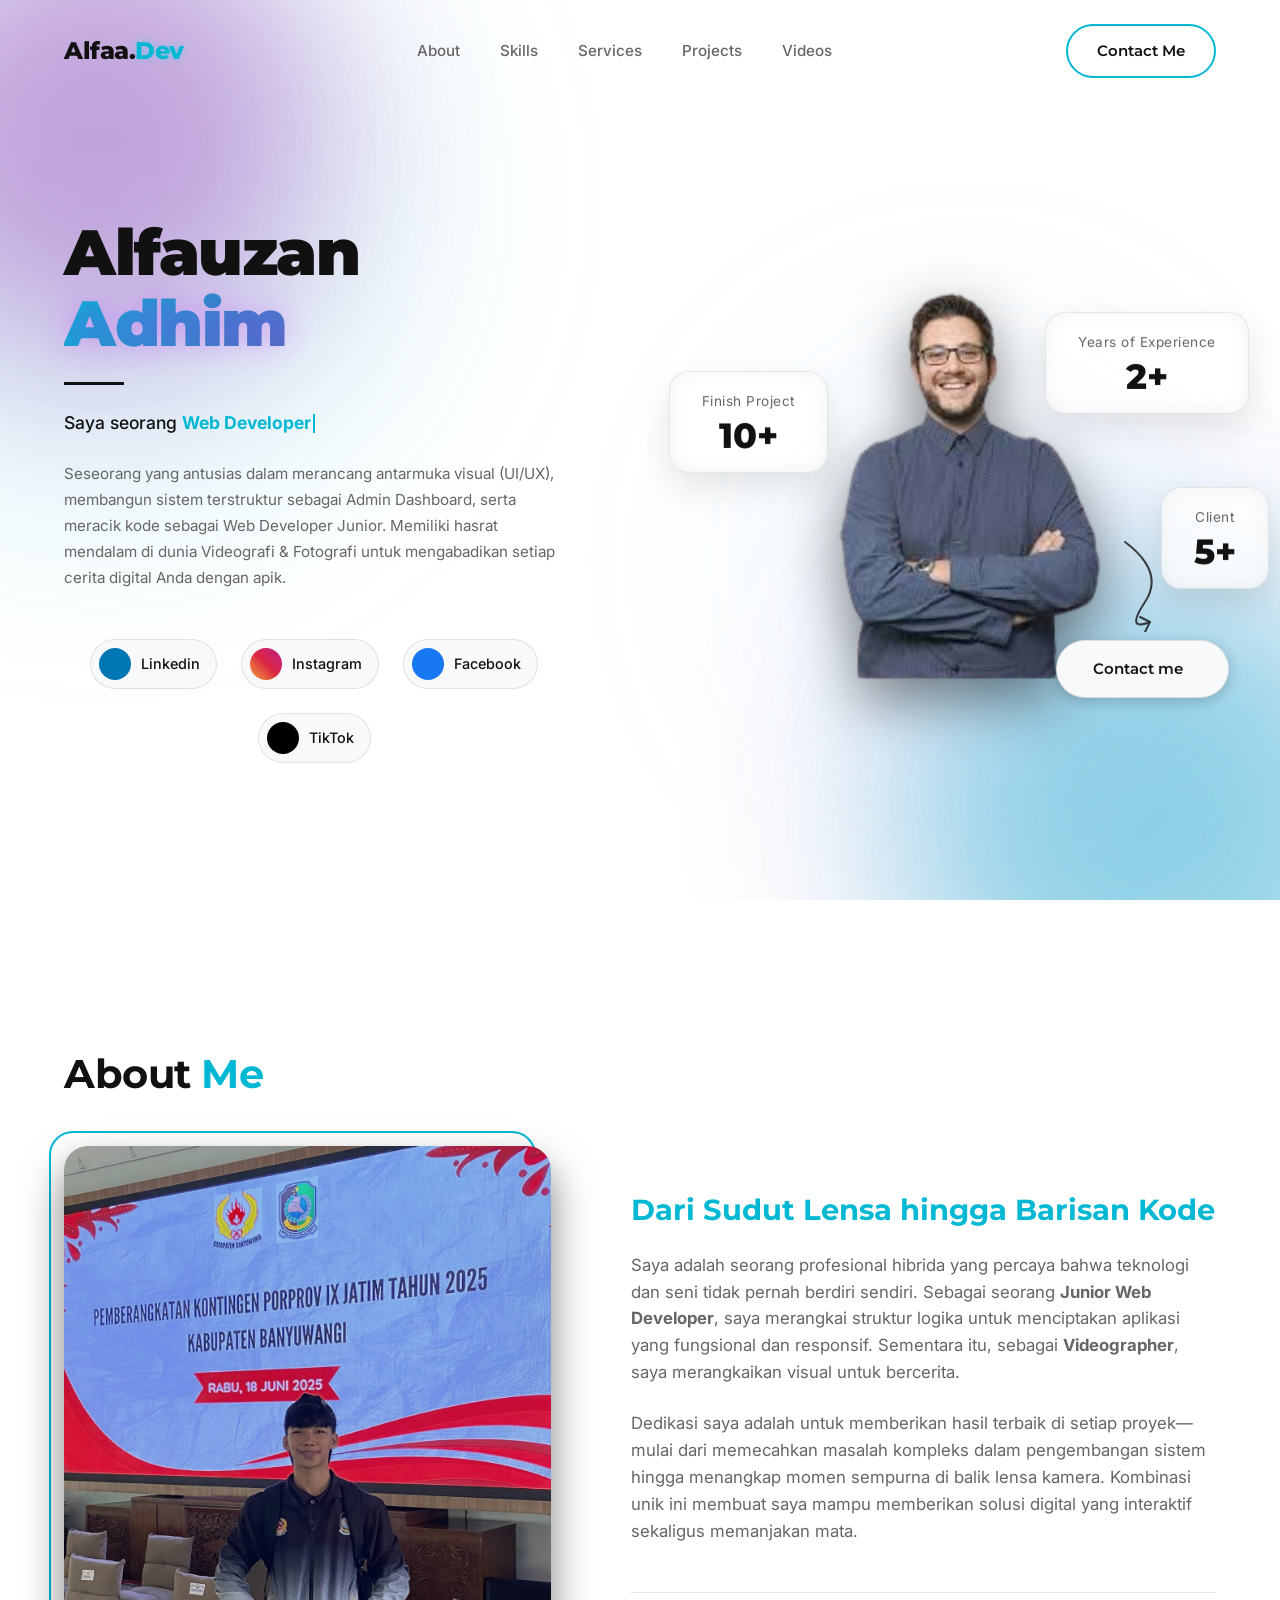
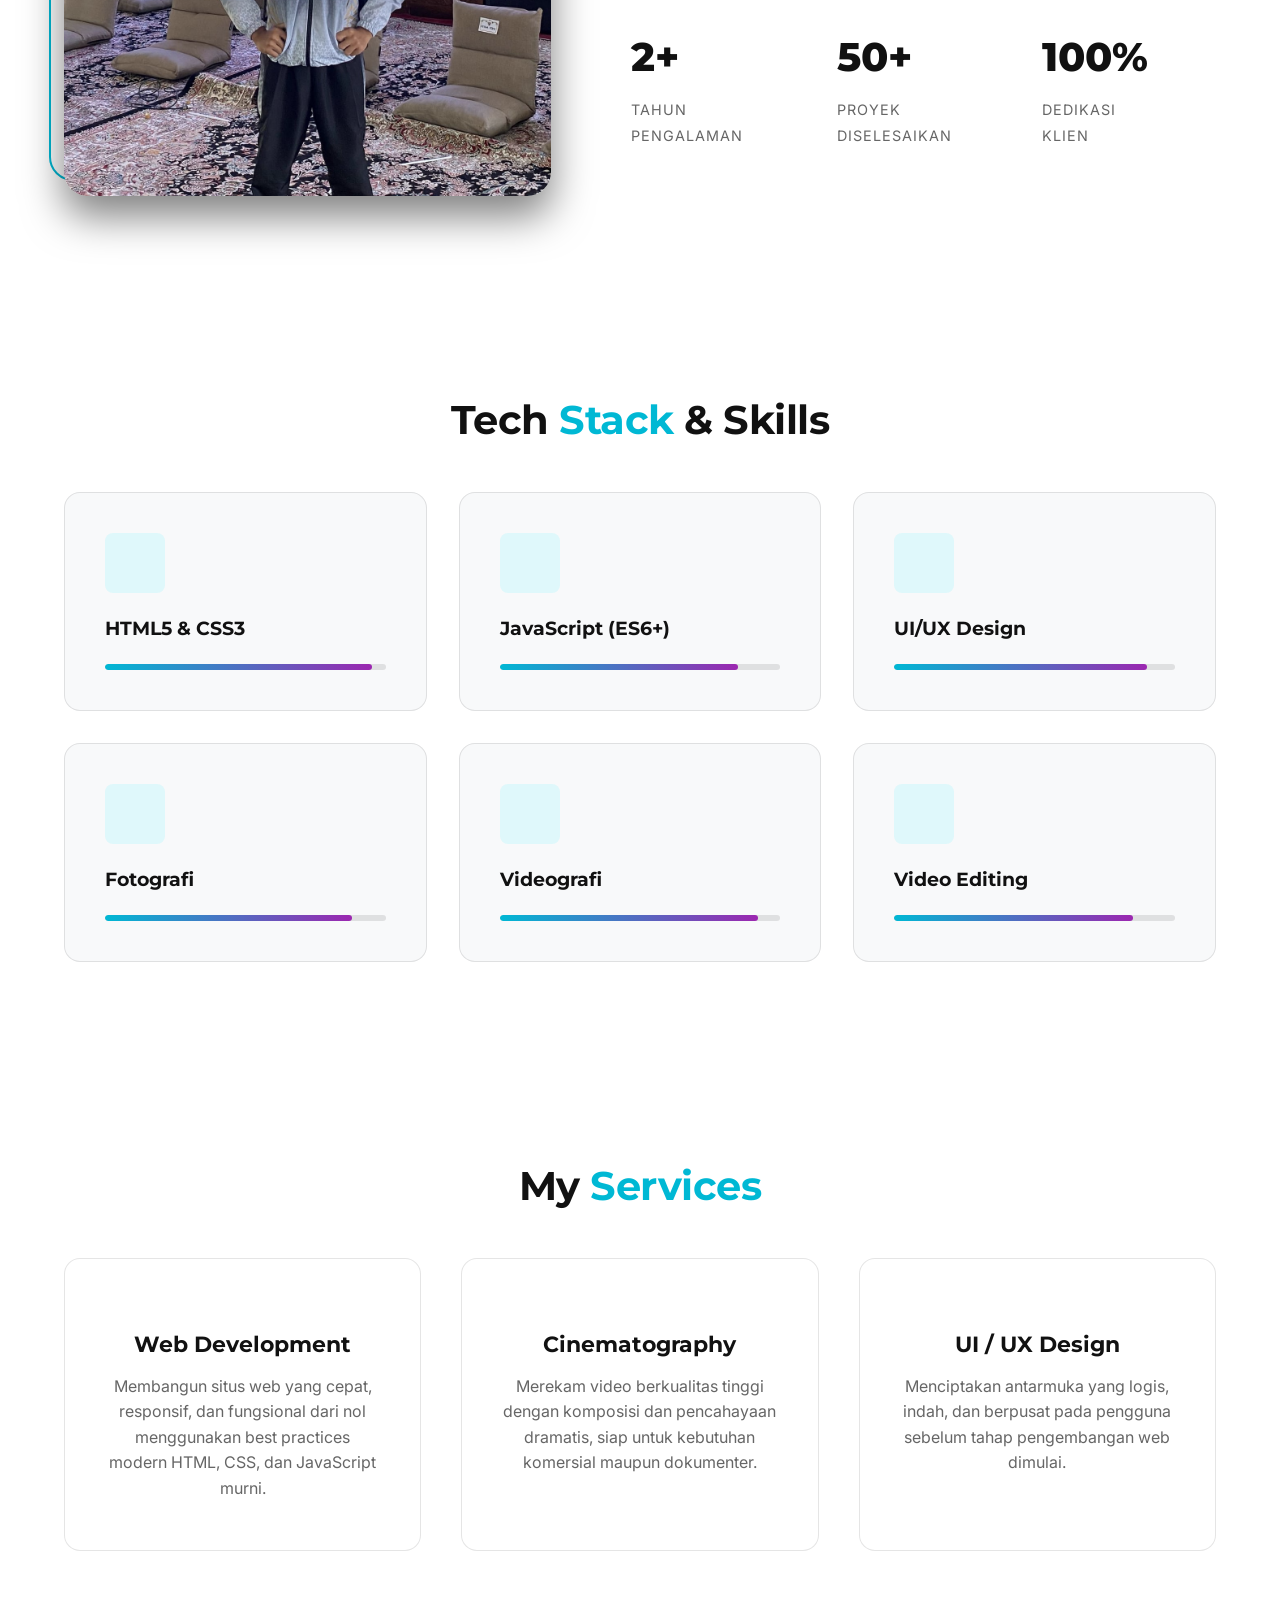
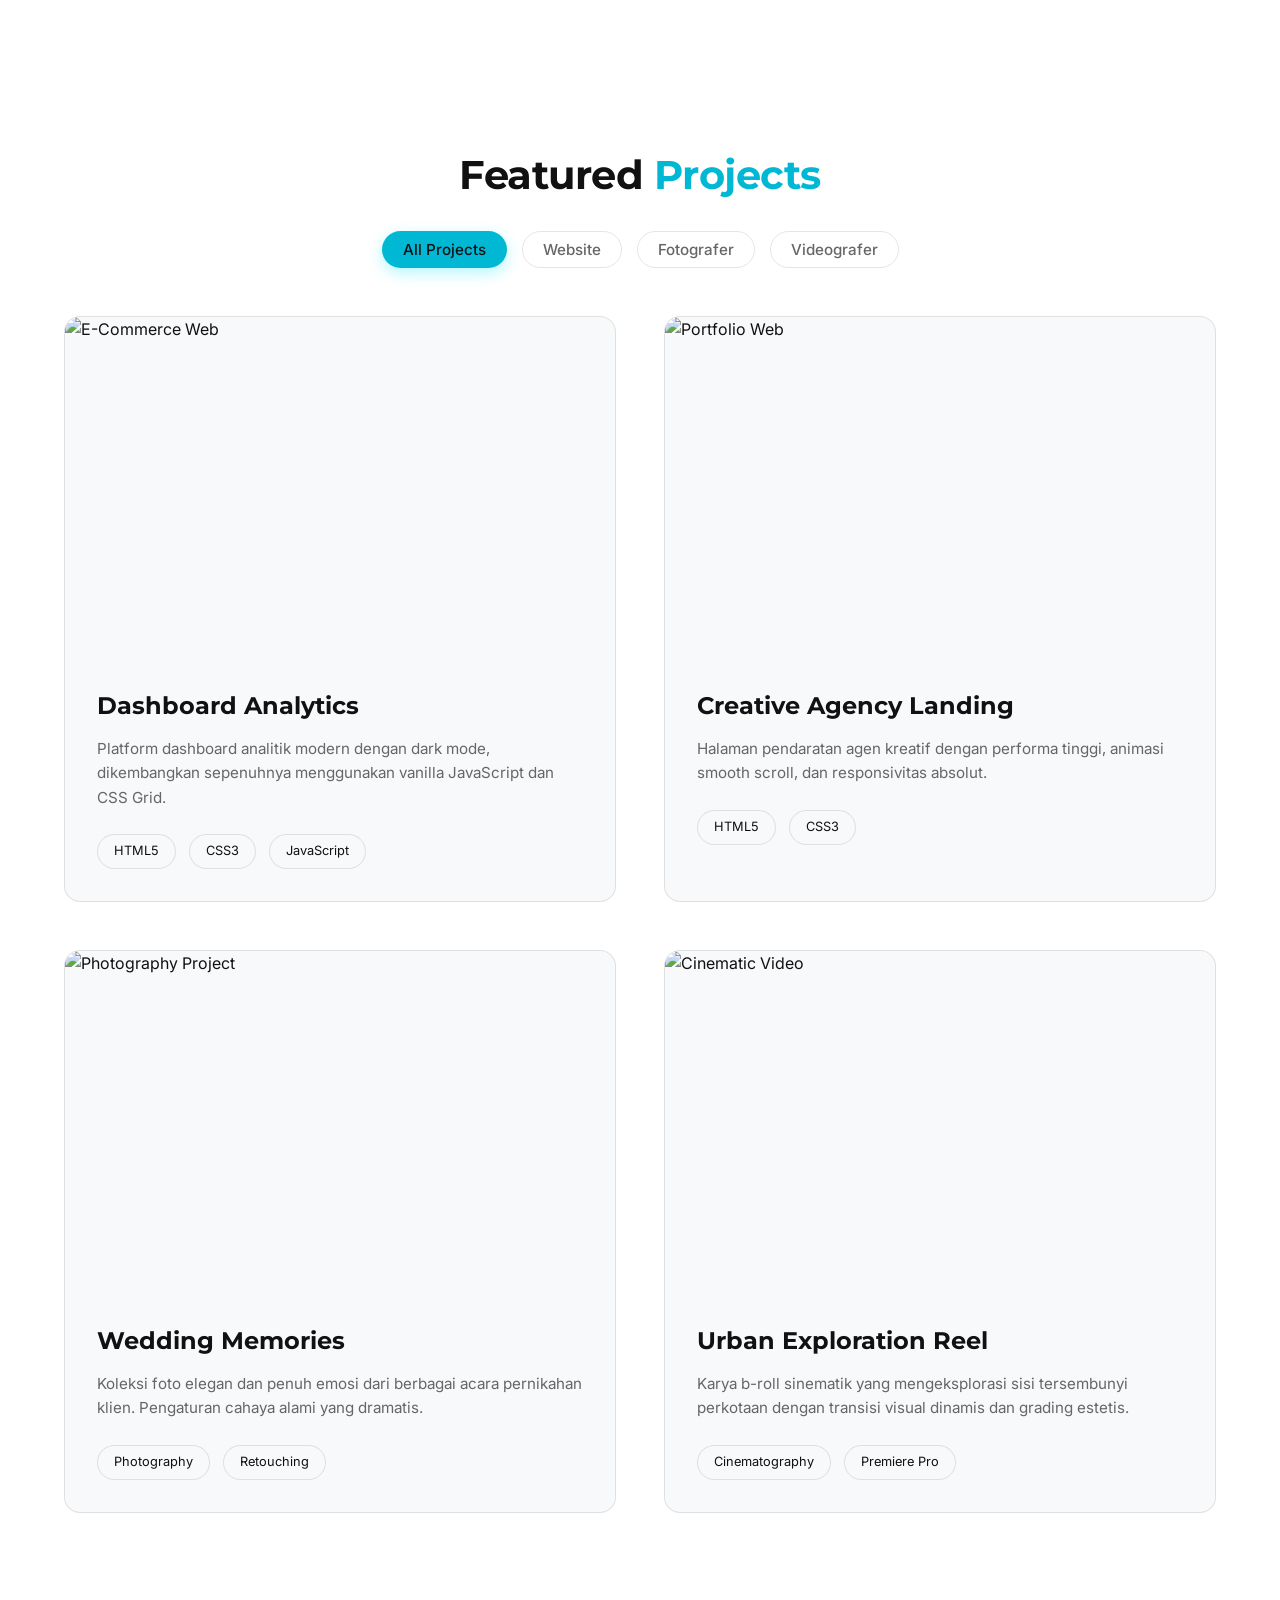
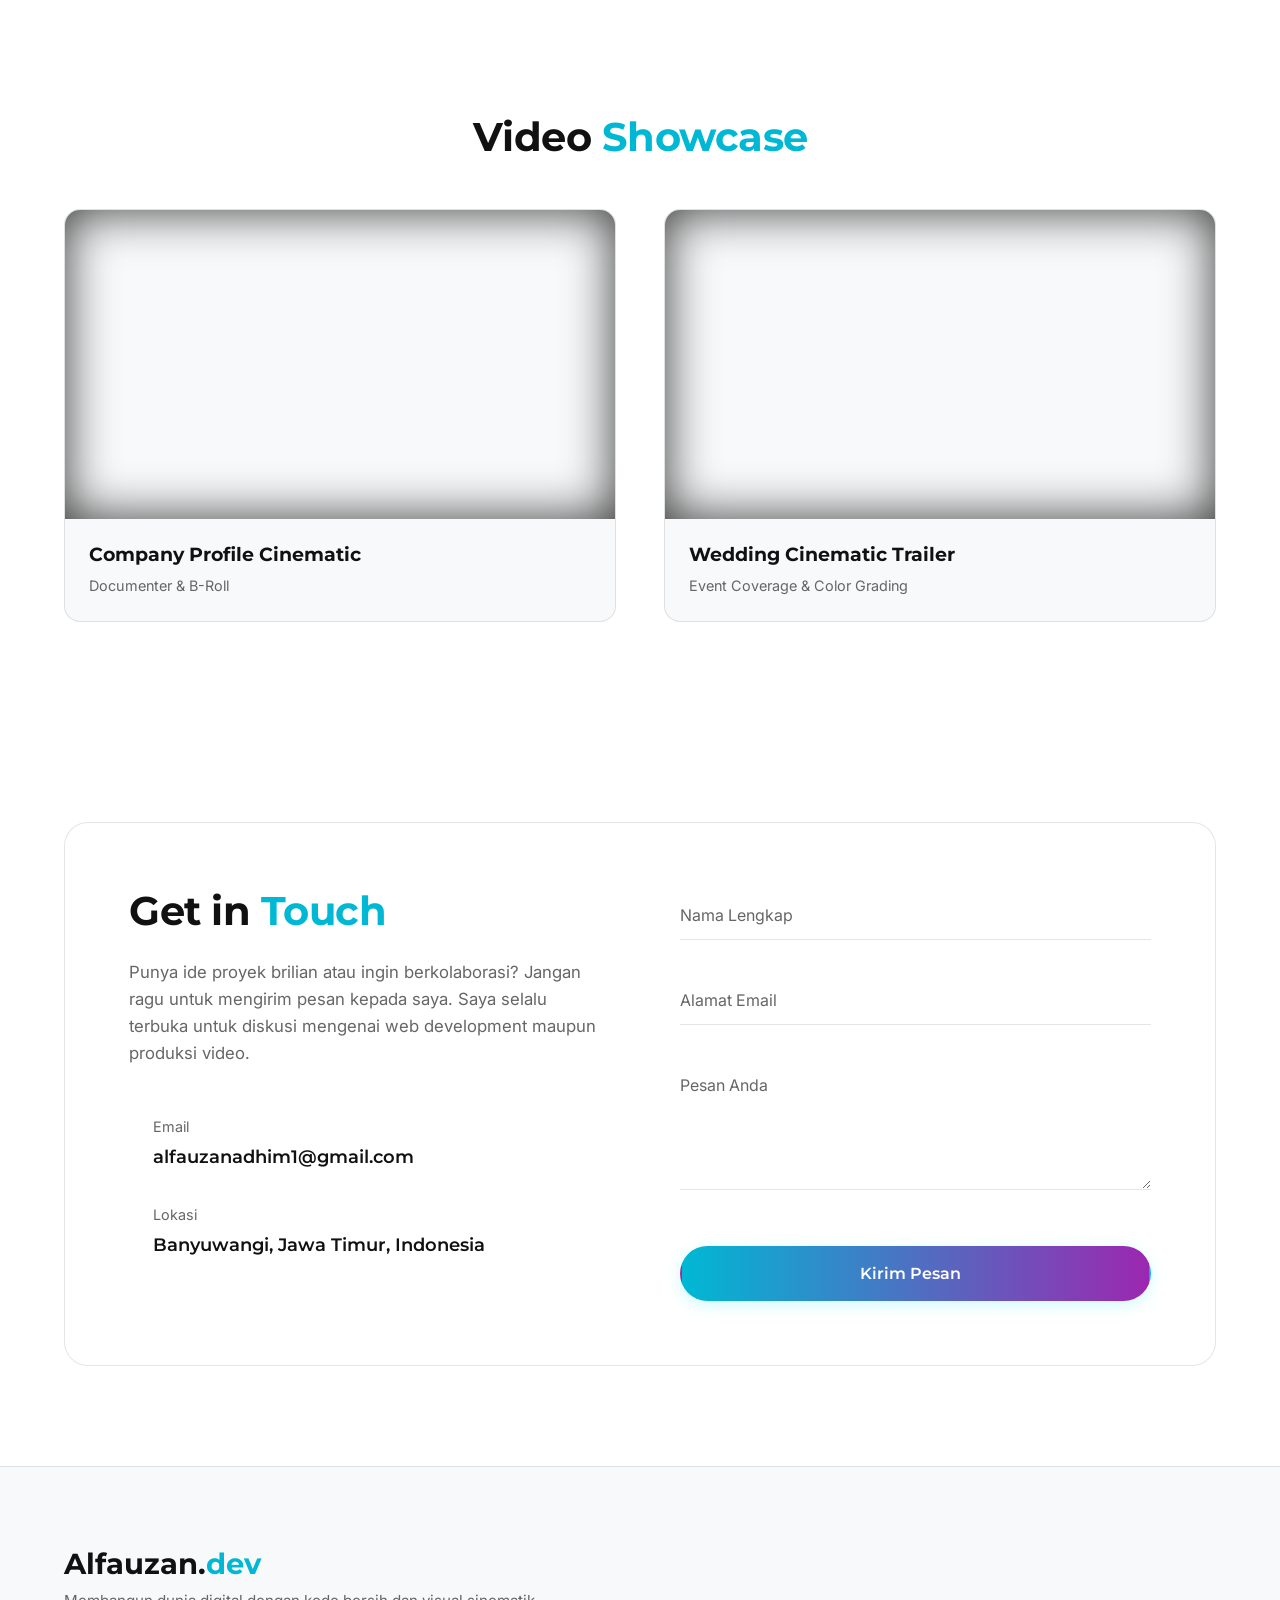
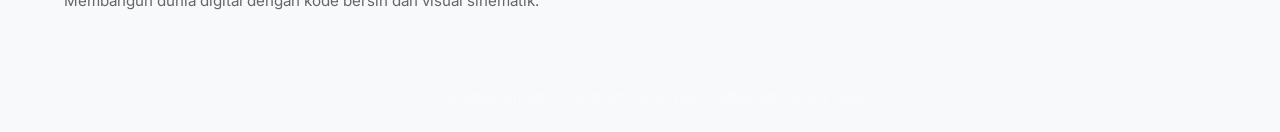
==== commit a7c1ea00: "up" ====
--- a/index.html
+++ b/index.html
@@ -33,7 +33,7 @@
     <!-- Navbar -->
     <nav id="navbar" class="navbar">
         <div class="nav-container">
-            <a href="#hero" class="logo">Alfauzan.<span>dev</span></a>
+            <a href="#hero" class="logo">Alfaa.<span>Dev</span></a>
             
             <ul class="nav-links">
                 <li><a href="#about" class="nav-item">About</a></li>
--- a/style.css
+++ b/style.css
@@ -2,14 +2,14 @@
    Variables & Reset
    ========================================================================= */
 :root {
-    --bg-dark: #0f0f0f;
-    --bg-surface: #1a1a1a;
-    --bg-glass: rgba(26, 26, 26, 0.6);
-    --border-glass: rgba(255, 255, 255, 0.08);
-    --accent-blue: #00e5ff;
-    --accent-purple: #b026ff;
-    --text-primary: #ffffff;
-    --text-muted: #a0a0a0;
+    --bg-dark: #ffffff;
+    --bg-surface: #f8f9fa;
+    --bg-glass: rgba(255, 255, 255, 0.8);
+    --border-glass: rgba(0, 0, 0, 0.1);
+    --accent-blue: #00b8d4;
+    --accent-purple: #9c27b0;
+    --text-primary: #111111;
+    --text-muted: #666666;
     --font-heading: 'Montserrat', sans-serif;
     --font-body: 'Inter', sans-serif;
     --transition-fast: 0.3s ease;
@@ -423,7 +423,7 @@
     gap: 1rem;
     margin-top: 1rem;
     padding: 1rem;
-    background: rgba(255,255,255,0.03);
+    background: rgba(0,0,0,0.03);
     border-radius: var(--radius-md);
     width: 80%;
 }
@@ -603,16 +603,16 @@
 }
 .floating-stat {
     position: absolute;
-    background: rgba(26, 26, 26, 0.4);
+    background: var(--bg-glass);
     backdrop-filter: blur(16px);
     -webkit-backdrop-filter: blur(16px);
-    border: 1px solid rgba(255, 255, 255, 0.1);
-    border-top: 1px solid rgba(255, 255, 255, 0.2);
-    border-left: 1px solid rgba(255, 255, 255, 0.2);
+    border: 1px solid var(--border-glass);
+    border-top: 1px solid var(--border-glass);
+    border-left: 1px solid var(--border-glass);
     padding: 1.2rem 2rem;
     border-radius: 20px;
     text-align: center;
-    box-shadow: 0 15px 35px rgba(0, 0, 0, 0.5), inset 0 0 20px rgba(255, 255, 255, 0.05);
+    box-shadow: 0 15px 35px rgba(0, 0, 0, 0.1), inset 0 0 20px rgba(0, 0, 0, 0.05);
     pointer-events: auto;
     animation: floatingObj 6s infinite ease-in-out alternate;
     white-space: nowrap;
@@ -687,10 +687,10 @@
     align-items: center;
     gap: 10px;
     padding: 1rem 2.2rem;
-    border: 1px solid rgba(255, 255, 255, 0.4);
+    border: 1px solid var(--border-glass);
     border-radius: 50px;
     color: var(--text-primary);
-    background: rgba(255, 255, 255, 0.03);
+    background: var(--bg-surface);
     backdrop-filter: blur(10px);
     font-family: var(--font-heading);
     font-weight: 600;
@@ -916,7 +916,7 @@
 .progress-bg {
     width: 100%;
     height: 6px;
-    background: rgba(255, 255, 255, 0.1);
+    background: var(--border-glass);
     border-radius: 3px;
     overflow: hidden;
 }
@@ -947,7 +947,7 @@
 }
 .service-card:hover {
     transform: translateY(-10px);
-    background: rgba(40,40,40,0.8);
+    background: #ffffff;
     border-color: var(--accent-purple);
     box-shadow: var(--glow-purple);
 }
@@ -995,15 +995,15 @@
 }
 .filter-btn:hover,
 .filter-btn.active {
-    background: linear-gradient(135deg, var(--accent-blue), var(--accent-purple));
+    background: var(--accent-blue);
     color: var(--text-primary);
     border-color: transparent;
-    box-shadow: 0 5px 15px rgba(176, 38, 255, 0.3);
+    box-shadow: 0 5px 15px rgba(0, 229, 255, 0.3);
 }
 
 .projects-grid {
     display: grid;
-    grid-template-columns: repeat(auto-fit, minmax(400px, 1fr));
+    grid-template-columns: repeat(auto-fill, minmax(400px, 1fr));
     gap: 3rem;
 }
 .project-card {
@@ -1038,7 +1038,7 @@
 .project-overlay {
     position: absolute;
     inset: 0;
-    background: rgba(15, 15, 15, 0.8);
+    background: rgba(255, 255, 255, 0.9);
     display: flex;
     justify-content: center;
     align-items: center;
@@ -1193,7 +1193,7 @@
     padding: 1rem 0;
     background: transparent;
     border: none;
-    border-bottom: 1px solid rgba(255,255,255,0.2);
+    border-bottom: 1px solid var(--border-glass);
     color: var(--text-primary);
     font-size: 1rem;
     font-family: var(--font-body);
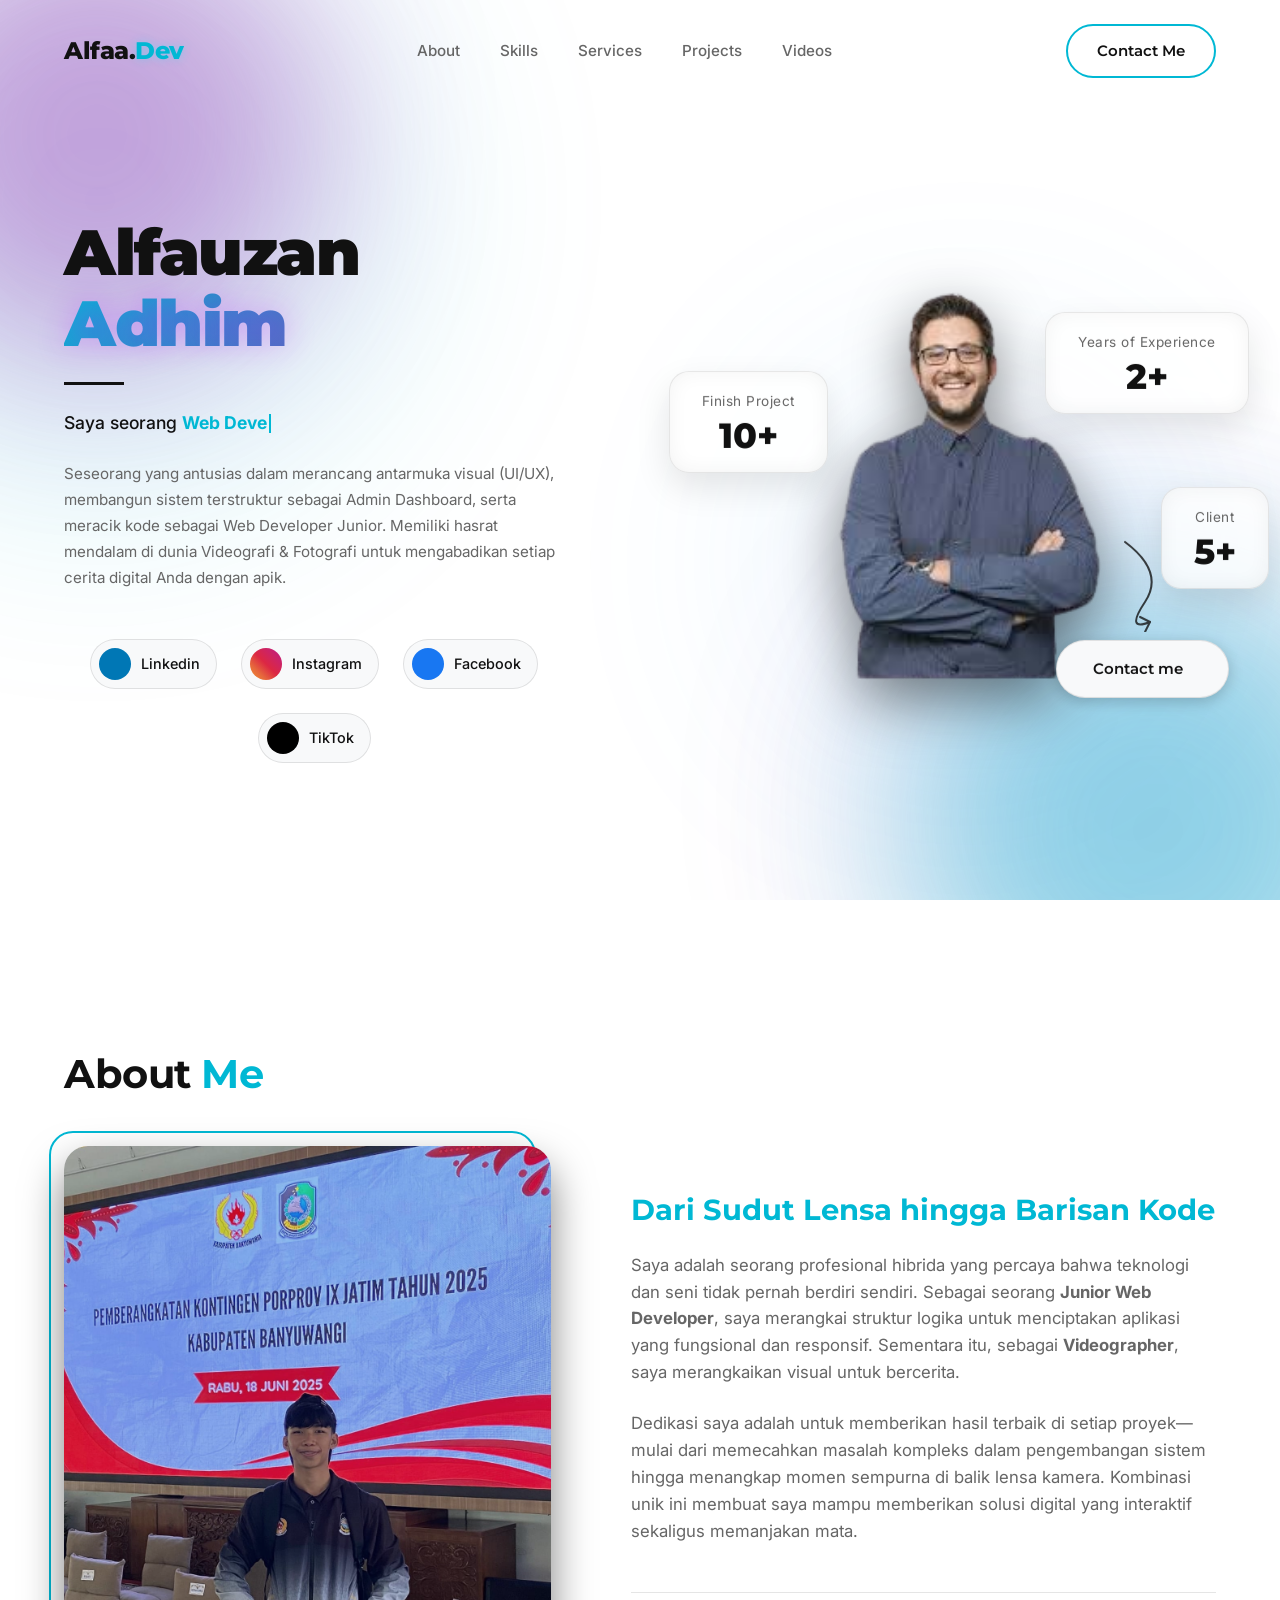
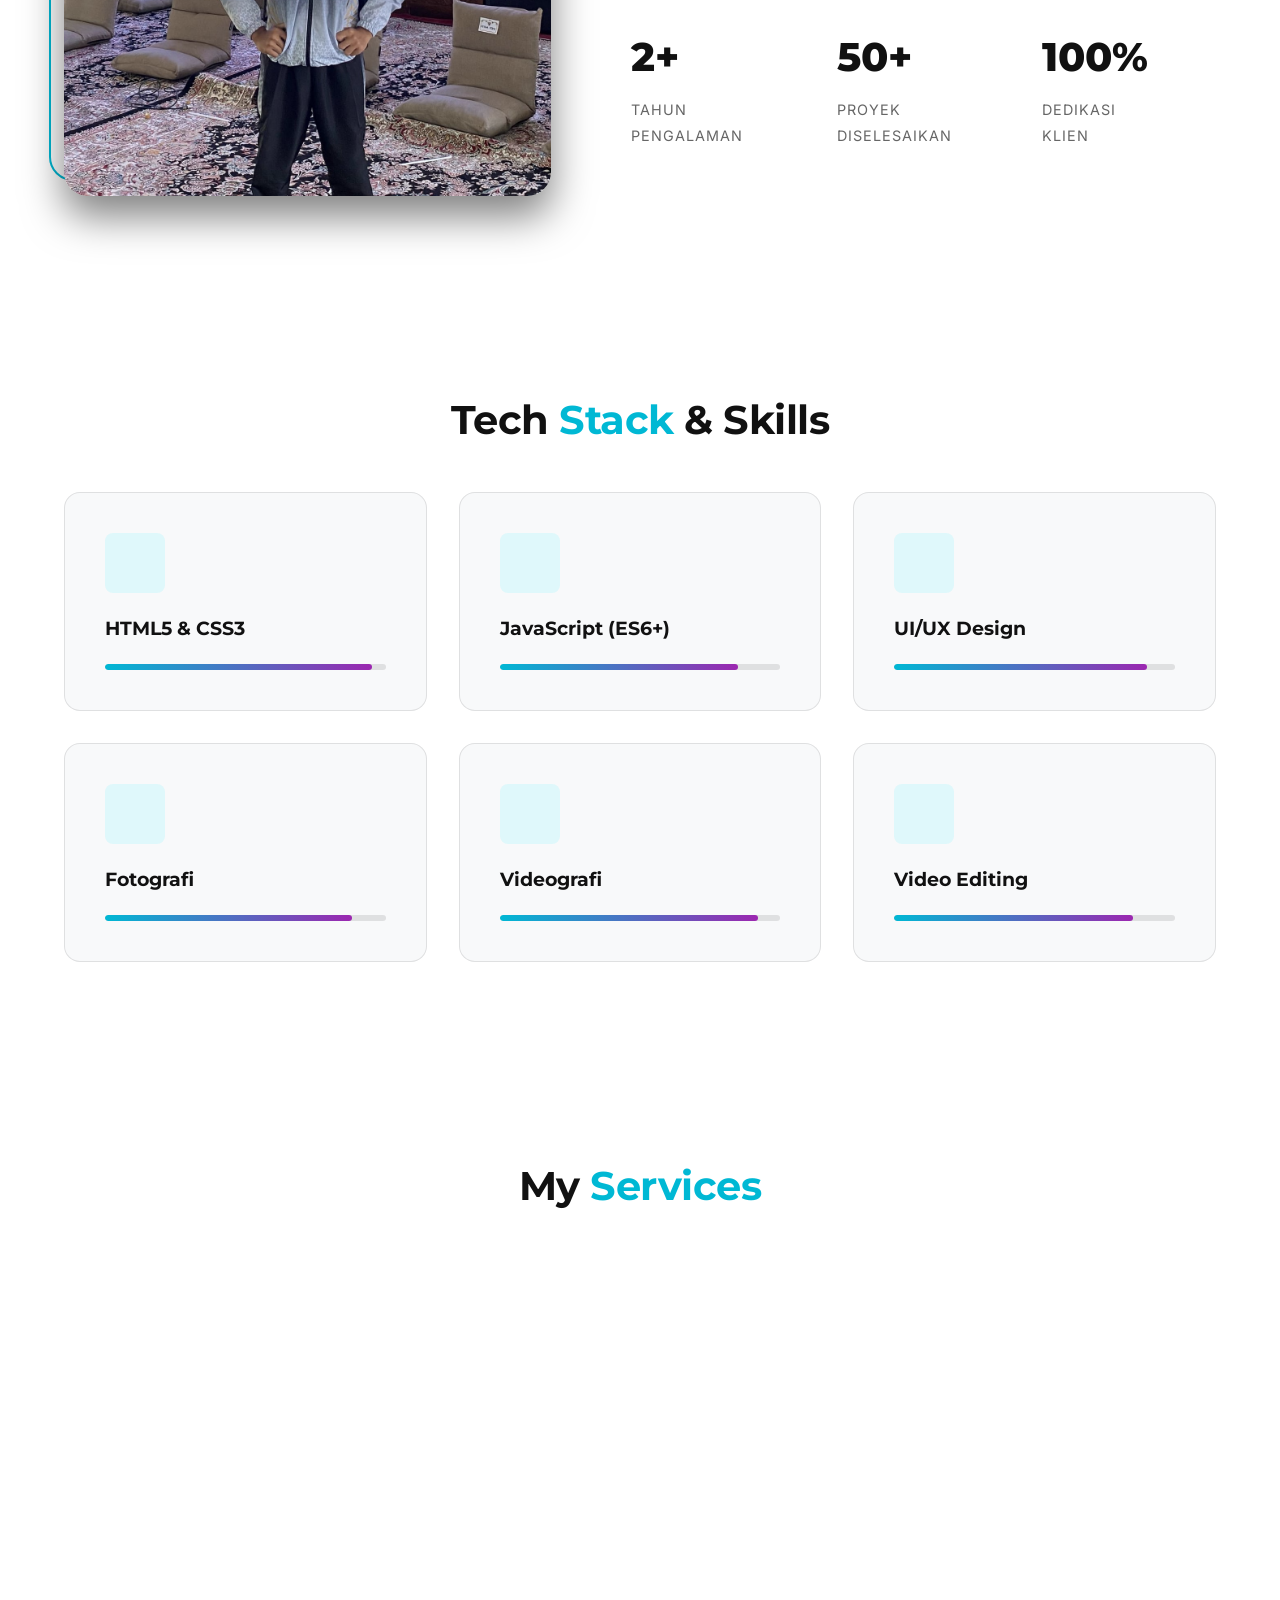
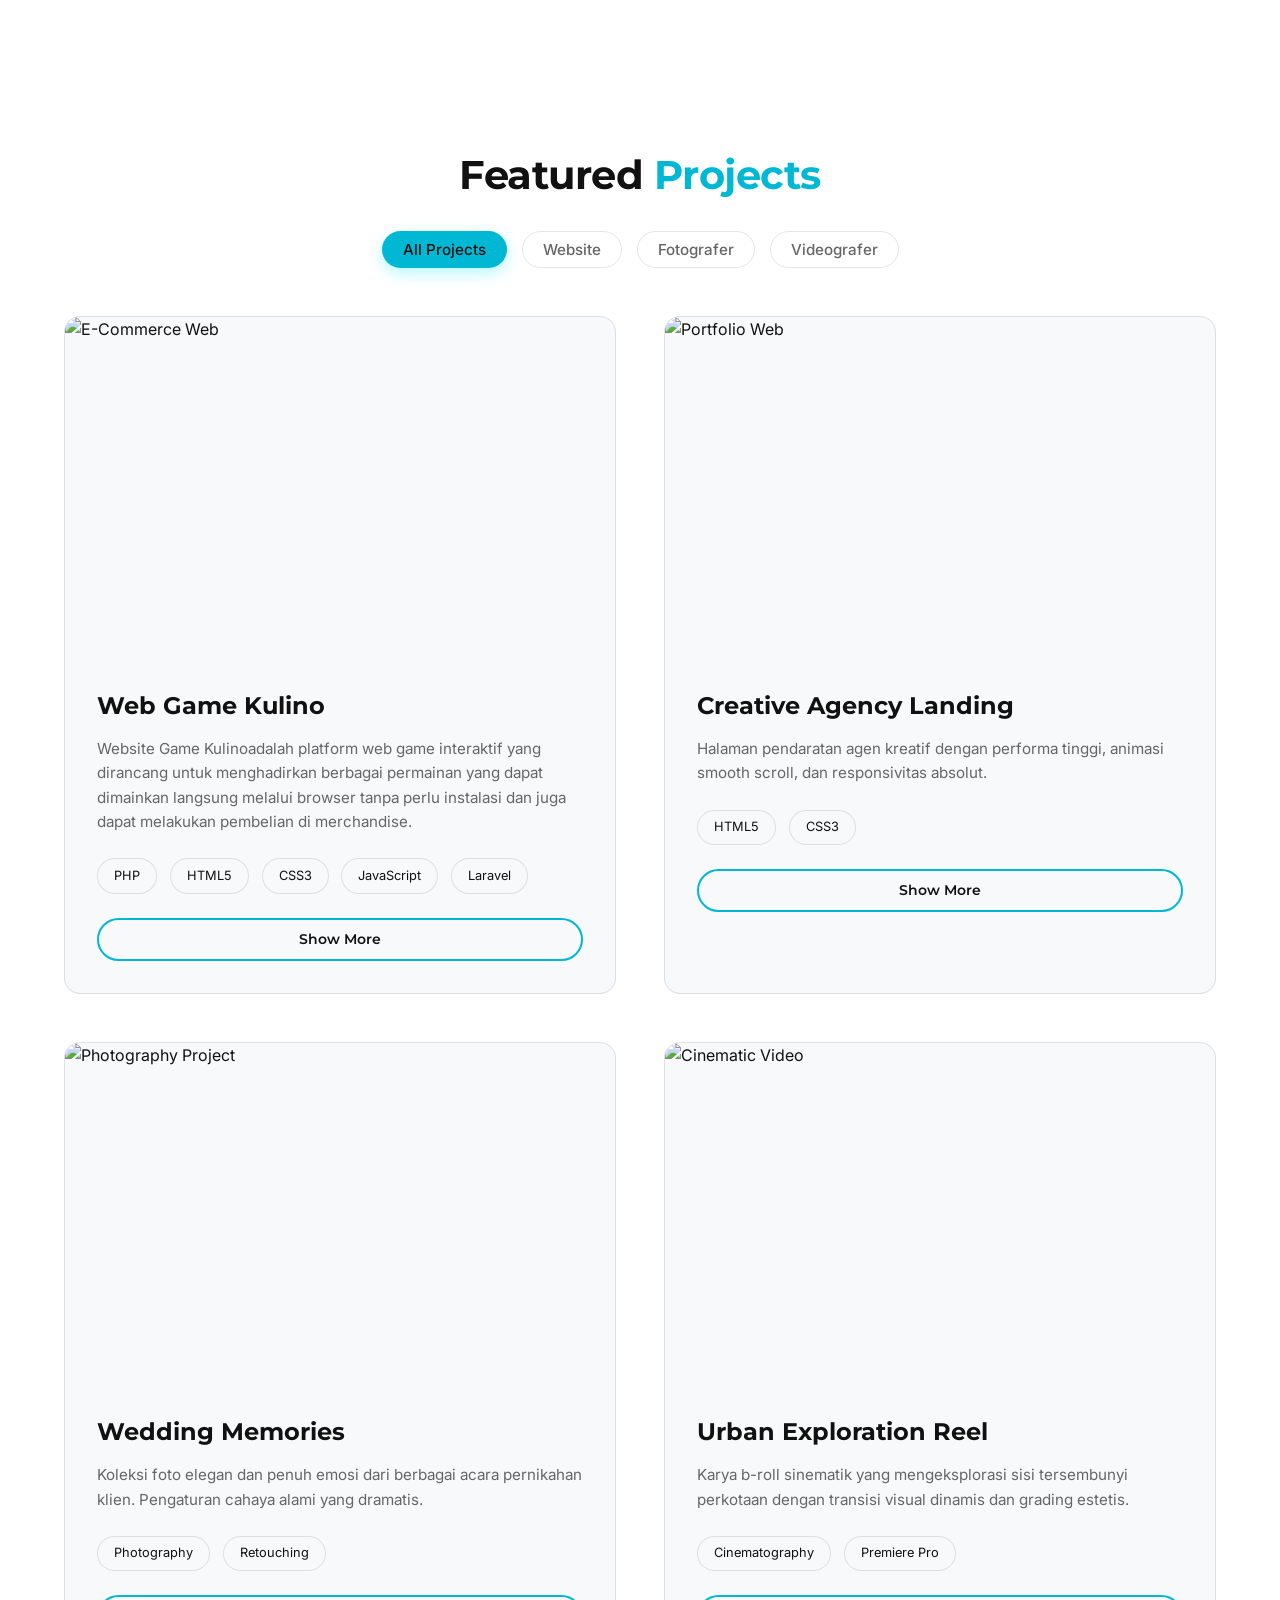
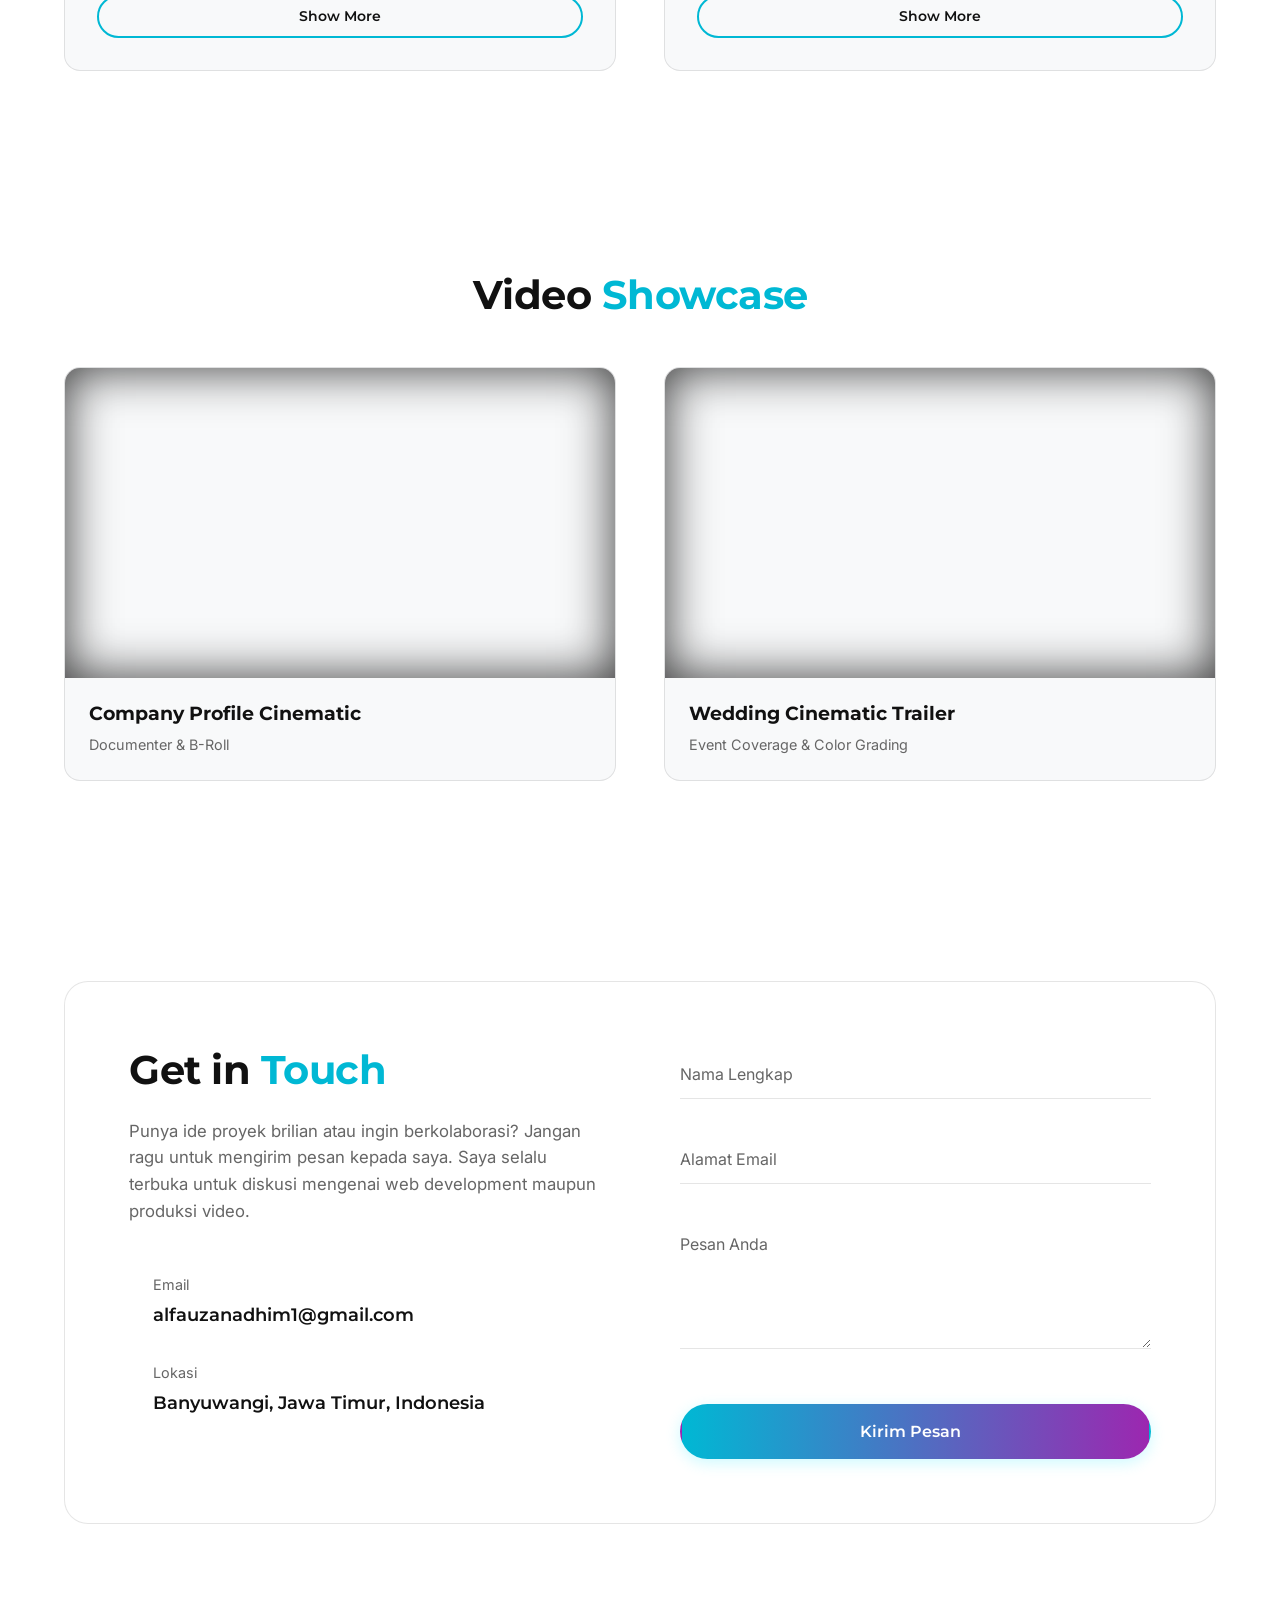
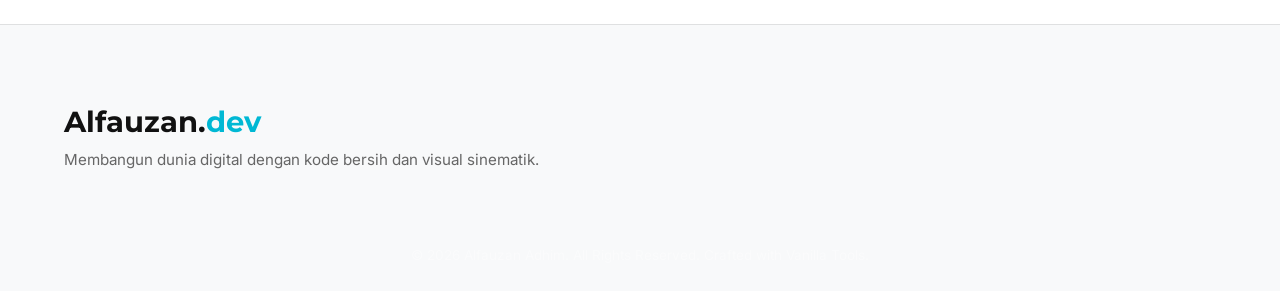
==== commit 6cc99e18: "upo" ====
--- a/index.html
+++ b/index.html
@@ -43,7 +43,15 @@
                     <a href="#projects" class="nav-item">Projects <i class="ph-bold ph-caret-down"></i></a>
                     <ul class="dropdown-menu">
                         <li><a href="#projects" class="dropdown-item" data-nav-filter="all">All Projects</a></li>
-                        <li><a href="#projects" class="dropdown-item" data-nav-filter="website">Website</a></li>
+                        <li class="dropdown-submenu">
+                            <a href="#" class="dropdown-item">Website <i class="ph-bold ph-caret-right" style="float: right; margin-top: 3px;"></i></a>
+                            <ul class="dropdown-menu sub-menu">
+                                <li><a href="website/admin/index.html" class="dropdown-item">Admin</a></li>
+                                <li><a href="website/corporate/index.html" class="dropdown-item">Corporate</a></li>
+                                <li><a href="website/e-commerce/index.html" class="dropdown-item">E-Commerce</a></li>
+                                <li><a href="website/portfolio/index.html" class="dropdown-item">Portfolio</a></li>
+                            </ul>
+                        </li>
                         <li><a href="#projects" class="dropdown-item" data-nav-filter="fotografer">Fotografer</a></li>
                         <li><a href="#projects" class="dropdown-item" data-nav-filter="videografer">Videografer</a></li>
                     </ul>
@@ -73,7 +81,15 @@
                 <button class="mobile-dropdown-toggle">Projects <i class="ph-bold ph-caret-down"></i></button>
                 <div class="mobile-dropdown-menu">
                     <a href="#projects" class="dropdown-item" data-nav-filter="all">All Projects</a>
-                    <a href="#projects" class="dropdown-item" data-nav-filter="website">Website</a>
+                    <div class="mobile-dropdown submenu">
+                        <button class="mobile-dropdown-toggle submenu-toggle" style="font-size: 1.1rem; padding: 0.5rem; width: 100%; justify-content: center;">Website <i class="ph-bold ph-caret-down"></i></button>
+                        <div class="mobile-dropdown-menu submenu-menu" style="background: rgba(0,0,0,0.05); margin-top: 0.5rem;">
+                            <a href="website/admin/index.html" class="dropdown-item">Admin</a>
+                            <a href="website/corporate/index.html" class="dropdown-item">Corporate</a>
+                            <a href="website/e-commerce/index.html" class="dropdown-item">E-Commerce</a>
+                            <a href="website/portfolio/index.html" class="dropdown-item">Portfolio</a>
+                        </div>
+                    </div>
                     <a href="#projects" class="dropdown-item" data-nav-filter="fotografer">Fotografer</a>
                     <a href="#projects" class="dropdown-item" data-nav-filter="videografer">Videografer</a>
                 </div>
--- a/style.css
+++ b/style.css
@@ -334,6 +334,21 @@
     color: var(--accent-blue);
 }
 
+/* Sub-dropdown */
+.dropdown-submenu {
+    position: relative;
+}
+.dropdown-submenu .sub-menu {
+    top: 0;
+    left: 100%;
+    transform: translateX(15px);
+}
+.dropdown-submenu:hover .sub-menu {
+    opacity: 1;
+    visibility: visible;
+    transform: translateX(0);
+}
+
 .nav-actions {
     display: flex;
     align-items: center;
